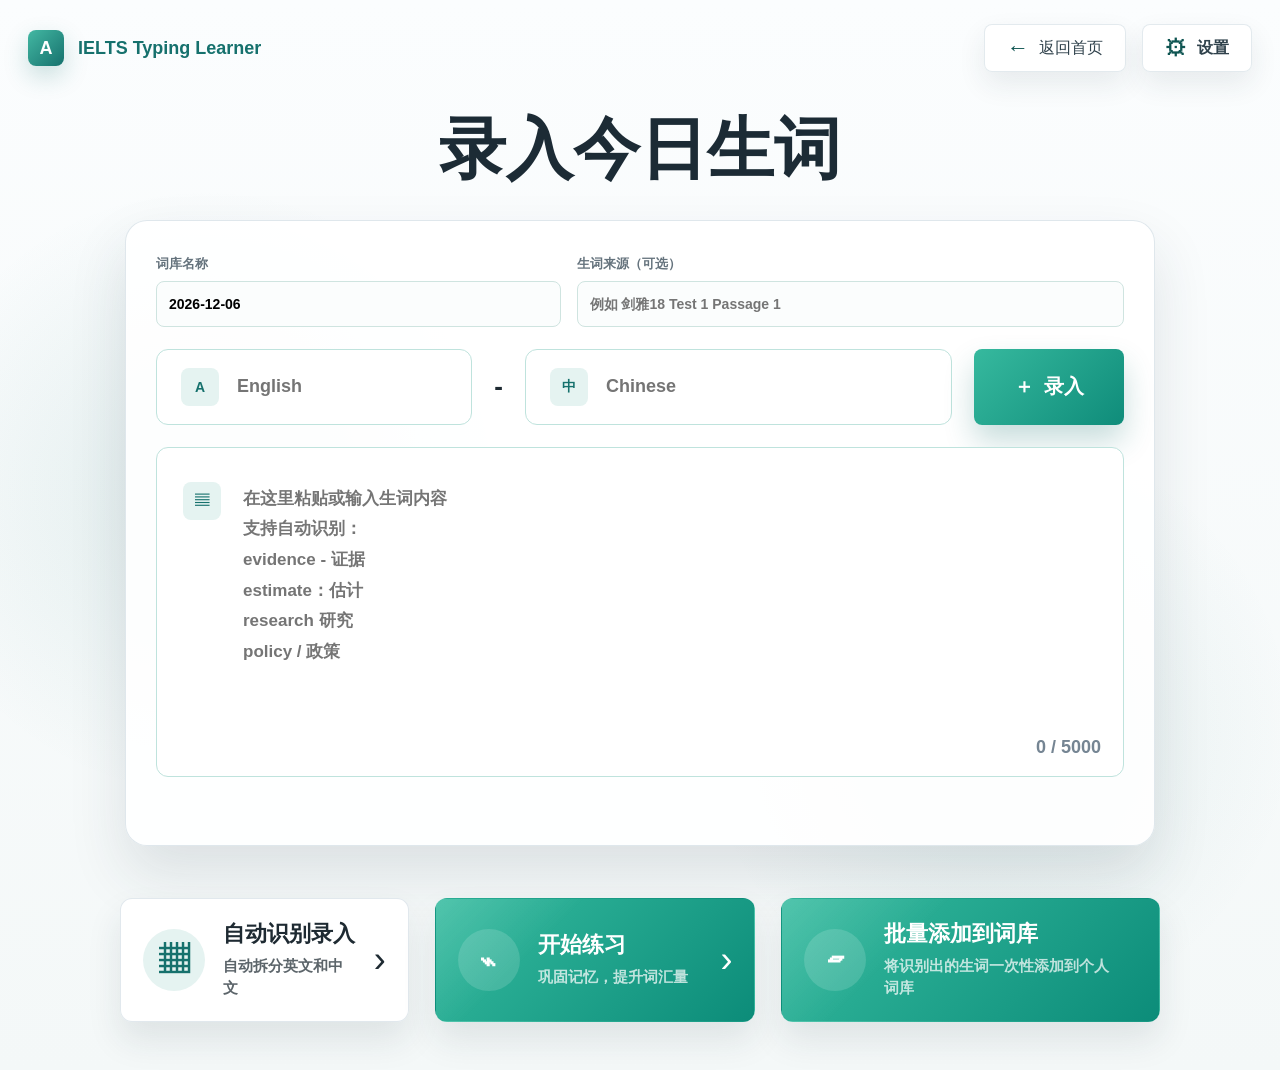
==== input.html @ 691441fa "Add practice page and update input styles" ====
<!DOCTYPE html>
<html lang="zh-CN">
<head>
  <meta charset="UTF-8">
  <meta name="viewport" content="width=device-width, initial-scale=1.0">
  <title>录入今日生词 - IELTS Typing Learner</title>
  <link rel="stylesheet" href="style.css">
</head>
<body class="home-page entry-page">
  <main class="entry-shell">
    <header class="home-nav entry-nav">
      <a class="home-brand" href="index.html" aria-label="返回首页">
        <span class="home-logo">A</span>
        <strong>IELTS Typing Learner</strong>
      </a>

      <div class="home-nav-actions">
        <a class="home-nav-btn entry-nav-link" href="index.html" aria-label="返回首页">
          <span aria-hidden="true">←</span>
          返回首页
        </a>
        <button class="home-nav-btn" type="button" aria-label="设置">
          <span aria-hidden="true">⚙</span>
          设置
        </button>
      </div>
    </header>

    <section class="entry-hero" aria-labelledby="entryTitle">
      <h1 id="entryTitle">录入今日生词</h1>
    </section>

    <section class="entry-card" aria-label="录入今日生词">
      <div class="entry-library-row">
        <label class="entry-field">
          <span>词库名称</span>
          <input id="entryLibraryName" type="text" autocomplete="off">
        </label>
        <label class="entry-field">
          <span>生词来源（可选）</span>
          <input id="entrySource" type="text" autocomplete="off" placeholder="例如 剑雅18 Test 1 Passage 1">
        </label>
      </div>

      <div class="entry-quick-row">
        <label class="entry-input-wrap">
          <span aria-hidden="true">A</span>
          <input id="entryEnglish" type="text" autocomplete="off" placeholder="English">
        </label>
        <span class="entry-dash" aria-hidden="true">-</span>
        <label class="entry-input-wrap">
          <span aria-hidden="true">中</span>
          <input id="entryChinese" type="text" autocomplete="off" placeholder="Chinese">
        </label>
        <button id="entryAddBtn" class="entry-add-btn" type="button">
          <span aria-hidden="true">＋</span>
          录入
        </button>
      </div>

      <label class="entry-batch-wrap">
        <span class="entry-batch-icon" aria-hidden="true">▤</span>
        <textarea id="entryBatchText" maxlength="5000" spellcheck="false" placeholder="在这里粘贴或输入生词内容
支持自动识别：
evidence - 证据
estimate：估计
research 研究
policy / 政策"></textarea>
        <small id="entryCharCount">0 / 5000</small>
      </label>

      <p id="entryMessage" class="entry-message" role="status"></p>
    </section>

    <section class="entry-action-grid" aria-label="录入操作">
      <button id="autoParseBtn" class="entry-action-card light-card" type="button">
        <span class="entry-action-icon" aria-hidden="true">▦</span>
        <span>
          <strong>自动识别录入</strong>
          <small>自动拆分英文和中文</small>
        </span>
        <b aria-hidden="true">›</b>
      </button>

      <button id="startPracticeFromHomeBtn" class="entry-action-card green-card" type="button">
        <span class="entry-action-icon" aria-hidden="true">⌁</span>
        <span>
          <strong>开始练习</strong>
          <small>巩固记忆，提升词汇量</small>
        </span>
        <b aria-hidden="true">›</b>
      </button>

      <button id="batchAddBtn" class="entry-action-card green-card wide-card" type="button">
        <span class="entry-action-icon" aria-hidden="true">▱</span>
        <span>
          <strong>批量添加到词库</strong>
          <small>将识别出的生词一次性添加到个人词库</small>
        </span>
      </button>
    </section>
  </main>

  <script>
    const LIBRARIES_STORAGE_KEY = "ieltsTypingLearnerLibraries";
    const CURRENT_LIBRARY_ID_KEY = "ieltsTypingLearnerCurrentLibraryId";
    const LEGACY_WORDS_STORAGE_KEY = "ieltsTypingLearnerWords";

    const libraryNameInput = document.querySelector("#entryLibraryName");
    const sourceInput = document.querySelector("#entrySource");
    const englishInput = document.querySelector("#entryEnglish");
    const chineseInput = document.querySelector("#entryChinese");
    const addBtn = document.querySelector("#entryAddBtn");
    const batchText = document.querySelector("#entryBatchText");
    const charCount = document.querySelector("#entryCharCount");
    const message = document.querySelector("#entryMessage");
    const autoParseBtn = document.querySelector("#autoParseBtn");
    const batchAddBtn = document.querySelector("#batchAddBtn");
    const startPracticeBtn = document.querySelector("#startPracticeFromHomeBtn");

    const todayName = getTodayName();
    let libraries = loadLibraries();
    libraryNameInput.value = todayName;

    englishInput.addEventListener("keydown", (event) => {
      if (event.key === "Enter") {
        event.preventDefault();
        chineseInput.focus();
      }
    });

    chineseInput.addEventListener("keydown", (event) => {
      if (event.key === "Enter") {
        event.preventDefault();
        addSingleWord();
      }
    });

    addBtn.addEventListener("click", addSingleWord);
    autoParseBtn.addEventListener("click", addBatchWords);
    batchAddBtn.addEventListener("click", addBatchWords);
    startPracticeBtn.addEventListener("click", () => {
      ensureTargetLibrary();
      window.location.href = "practice.html";
    });

    batchText.addEventListener("input", () => {
      charCount.textContent = `${batchText.value.length} / 5000`;
    });

    function addSingleWord() {
      const english = englishInput.value.trim().toLowerCase();
      const chinese = normalizeChineseMeaning(chineseInput.value);

      if (!english) {
        showMessage("请先输入英文单词。", "error");
        englishInput.focus();
        return;
      }

      if (!chinese) {
        showMessage("请填写中文意思。", "error");
        chineseInput.focus();
        return;
      }

      const result = addWordsToTargetLibrary([{ english, chinese }]);
      if (result.added > 0) {
        englishInput.value = "";
        chineseInput.value = "";
      }
      englishInput.focus();
    }

    function addBatchWords() {
      const parsedWords = parseWords(batchText.value);

      if (parsedWords.length === 0) {
        showMessage("没有识别到有效生词，请检查格式。", "error");
        batchText.focus();
        return;
      }

      const result = addWordsToTargetLibrary(parsedWords);
      if (result.added > 0) {
        batchText.value = "";
        charCount.textContent = "0 / 5000";
      }
    }

    function addWordsToTargetLibrary(newWords) {
      const targetLibrary = ensureTargetLibrary();
      const result = mergeWords(targetLibrary.words, newWords);
      targetLibrary.words = result.words;
      saveLibraries();

      const status = result.added > 0 ? "success" : "error";
      showMessage(`已添加 ${result.added} 个，跳过 ${result.skipped} 个重复。当前词库：${targetLibrary.name}`, status);
      return result;
    }

    function ensureTargetLibrary() {
      const targetName = getTargetLibraryName();
      let targetLibrary = libraries.find((library) => library.name === targetName);

      if (!targetLibrary) {
        targetLibrary = {
          id: createLibraryId(),
          name: targetName,
          words: [],
          wrongWords: []
        };
        libraries.push(targetLibrary);
      }

      localStorage.setItem(CURRENT_LIBRARY_ID_KEY, targetLibrary.id);
      saveLibraries();
      return targetLibrary;
    }

    function getTargetLibraryName() {
      const baseName = libraryNameInput.value.trim() || todayName;
      const source = sourceInput.value.trim();
      return source ? `${baseName}｜${source}` : baseName;
    }

    function parseWords(text) {
      return text
        .split("\n")
        .map((line) => line.trim())
        .filter(Boolean)
        .map(parseWordLine)
        .filter(Boolean);
    }

    function parseWordLine(line) {
      const explicitParts = line.split(/\s*(?:\t|[-—–：:=\/|｜])\s*/);
      const whitespaceMatch = line.match(/^([A-Za-z][A-Za-z\s.'-]*?)\s+([\u4e00-\u9fff].+)$/);
      const englishPart = explicitParts.length >= 2 ? explicitParts[0] : whitespaceMatch?.[1];
      const chinesePart = explicitParts.length >= 2 ? explicitParts.slice(1).join(" ") : whitespaceMatch?.[2];
      const english = (englishPart || "").trim().toLowerCase();
      const chinese = normalizeChineseMeaning(chinesePart || "");

      if (!english || !chinese) {
        return null;
      }

      return { english, chinese };
    }

    function mergeWords(oldWords, newWords) {
      const wordMap = new Map();
      let added = 0;
      let skipped = 0;

      oldWords.forEach((word) => wordMap.set(word.english, word));
      newWords.forEach((word) => {
        if (wordMap.has(word.english)) {
          skipped += 1;
          return;
        }

        wordMap.set(word.english, word);
        added += 1;
      });

      return {
        words: Array.from(wordMap.values()).sort((a, b) => a.english.localeCompare(b.english)),
        added,
        skipped
      };
    }

    function normalizeChineseMeaning(text) {
      return text
        .split(/[；;，,、\/|｜]+/)
        .map((part) => part.trim())
        .filter(Boolean)
        .join("；");
    }

    function loadLibraries() {
      const savedLibraries = localStorage.getItem(LIBRARIES_STORAGE_KEY);

      if (savedLibraries) {
        try {
          const parsedLibraries = JSON.parse(savedLibraries);
          if (Array.isArray(parsedLibraries) && parsedLibraries.length > 0) {
            return parsedLibraries.map(normalizeLibrary);
          }
        } catch {
          return [];
        }
      }

      const legacyWords = loadLegacyWords();
      return legacyWords.length > 0
        ? [{
          id: createLibraryId(),
          name: todayName,
          words: legacyWords,
          wrongWords: []
        }]
        : [];
    }

    function loadLegacyWords() {
      const savedWords = localStorage.getItem(LEGACY_WORDS_STORAGE_KEY);

      if (!savedWords) {
        return [];
      }

      try {
        const parsedWords = JSON.parse(savedWords);
        return Array.isArray(parsedWords) ? parsedWords : [];
      } catch {
        return [];
      }
    }

    function normalizeLibrary(library) {
      return {
        id: library.id || createLibraryId(),
        name: library.name || "未命名词库",
        words: Array.isArray(library.words) ? library.words : [],
        wrongWords: Array.isArray(library.wrongWords) ? library.wrongWords : []
      };
    }

    function saveLibraries() {
      localStorage.setItem(LIBRARIES_STORAGE_KEY, JSON.stringify(libraries));
    }

    function createLibraryId() {
      return `library-${Date.now()}-${Math.random().toString(16).slice(2)}`;
    }

    function getTodayName() {
      const date = new Date();
      const year = date.getFullYear();
      const month = String(date.getMonth() + 1).padStart(2, "0");
      const day = String(date.getDate()).padStart(2, "0");
      return `${year}-${month}-${day}`;
    }

    function showMessage(text, type = "normal") {
      message.textContent = text;
      message.className = `entry-message ${type}`;
    }
  </script>
</body>
</html>
---- style.css ----
:root {
  --bg: #f4f7f9;
  --panel: #ffffff;
  --text: #1e2a32;
  --muted: #65737d;
  --line: #dce5ea;
  --primary: #16716d;
  --primary-dark: #0f5552;
  --accent: #d97706;
  --success: #16803a;
  --danger: #c24132;
  --shadow: 0 18px 45px rgba(33, 50, 62, 0.12);
  --sidebar-width: 280px;
  --workspace-gap: 14px;
}

* {
  box-sizing: border-box;
}

[hidden] {
  display: none !important;
}

body {
  margin: 0;
  min-height: 100vh;
  overflow: hidden;
  font-family: "Microsoft YaHei", "PingFang SC", Arial, sans-serif;
  color: var(--text);
  background:
    linear-gradient(135deg, rgba(22, 113, 109, 0.08), transparent 36%),
    linear-gradient(315deg, rgba(217, 119, 6, 0.08), transparent 30%),
    var(--bg);
}

body.home-page {
  overflow: auto;
  background:
    radial-gradient(circle at 18% 52%, rgba(22, 113, 109, 0.1), transparent 24%),
    radial-gradient(circle at 74% 72%, rgba(217, 119, 6, 0.08), transparent 26%),
    linear-gradient(180deg, #fbfdfe 0%, #f2f7f6 100%);
}

.home-shell {
  width: min(1320px, calc(100% - 56px));
  min-height: 100vh;
  margin: 0 auto;
  padding: 28px 0 32px;
  display: grid;
  grid-template-rows: auto 1fr auto;
  gap: 20px;
}

.home-nav {
  display: flex;
  align-items: center;
  justify-content: space-between;
  gap: 20px;
}

.home-brand {
  display: inline-flex;
  align-items: center;
  gap: 14px;
  color: var(--primary);
  font-size: 18px;
  text-decoration: none;
}

.home-logo {
  display: grid;
  width: 36px;
  height: 36px;
  place-items: center;
  border-radius: 8px;
  color: #ffffff;
  background: linear-gradient(135deg, #43b8a3, var(--primary));
  box-shadow: 0 10px 24px rgba(22, 113, 109, 0.22);
  font-weight: 800;
}

.home-nav-actions {
  display: flex;
  gap: 16px;
}

.home-nav-btn {
  min-height: 48px;
  padding: 0 22px;
  display: inline-flex;
  align-items: center;
  gap: 10px;
  border: 1px solid rgba(220, 229, 234, 0.8);
  border-radius: 8px;
  color: #30424c;
  background: rgba(255, 255, 255, 0.88);
  box-shadow: 0 12px 28px rgba(33, 50, 62, 0.09);
  cursor: pointer;
}

.home-nav-btn span {
  color: var(--primary-dark);
  font-size: 22px;
  line-height: 1;
}

.home-hero {
  position: relative;
  align-self: center;
  display: grid;
  justify-items: center;
  gap: 18px;
  padding: 34px 0 0;
  text-align: center;
}

.home-hero h1 {
  max-width: 920px;
  color: #1c2b35;
  font-size: clamp(40px, 4.6vw, 62px);
  line-height: 1.12;
  font-weight: 900;
}

.home-lead {
  max-width: 780px;
  color: #84909a;
  font-size: 20px;
  line-height: 1.7;
}

.home-tagline {
  display: inline-flex;
  align-items: center;
  gap: 10px;
  color: #263943;
  font-weight: 800;
}

.home-tagline::before,
.home-tagline::after {
  content: "";
  width: 42px;
  height: 1px;
  background: var(--line);
}

.home-tagline span {
  color: var(--accent);
}

.home-actions {
  width: min(760px, 100%);
  margin: -8px auto 0;
  display: grid;
  gap: 24px;
}

.home-main-card,
.home-secondary-card {
  color: inherit;
  text-decoration: none;
}

.home-main-card {
  position: relative;
  min-height: 240px;
  overflow: hidden;
  display: grid;
  place-items: center;
  align-content: center;
  gap: 18px;
  padding: 34px;
  border-radius: 22px;
  color: #ffffff;
  background:
    linear-gradient(135deg, rgba(255, 255, 255, 0.14), transparent 34%),
    linear-gradient(135deg, #47c1a9 0%, #168f7f 52%, #137266 100%);
  box-shadow: 0 24px 44px rgba(22, 113, 109, 0.26);
  text-align: center;
  transition: transform 0.16s ease, box-shadow 0.16s ease;
}

.home-main-card::after {
  content: "";
  position: absolute;
  right: -6px;
  top: 44px;
  width: 174px;
  height: 58px;
  border-radius: 18px;
  background: rgba(255, 255, 255, 0.18);
  transform: rotate(135deg);
}

.home-main-card:hover,
.home-secondary-card:hover {
  transform: translateY(-3px);
}

.home-main-card:hover {
  box-shadow: 0 28px 54px rgba(22, 113, 109, 0.32);
}

.home-main-icon {
  position: relative;
  z-index: 1;
  display: grid;
  width: 94px;
  height: 94px;
  place-items: center;
  border-radius: 50%;
  color: var(--primary);
  background: rgba(255, 255, 255, 0.96);
  font-size: 48px;
  font-weight: 300;
}

.home-main-card h2,
.home-main-card p {
  position: relative;
  z-index: 1;
}

.home-main-card h2 {
  font-size: 36px;
  line-height: 1.2;
}

.home-main-card p {
  color: rgba(255, 255, 255, 0.88);
  font-size: 17px;
  font-weight: 700;
}

.home-secondary-grid {
  display: grid;
  grid-template-columns: repeat(2, minmax(0, 1fr));
  gap: 24px;
}

.home-secondary-card {
  min-height: 118px;
  display: grid;
  grid-template-columns: auto minmax(0, 1fr) auto;
  align-items: center;
  gap: 18px;
  padding: 24px 26px;
  border: 1px solid rgba(220, 229, 234, 0.86);
  border-radius: 18px;
  background: rgba(255, 255, 255, 0.92);
  box-shadow: 0 18px 34px rgba(33, 50, 62, 0.09);
  transition: transform 0.16s ease, border-color 0.16s ease, box-shadow 0.16s ease;
}

.home-secondary-card:hover {
  border-color: rgba(22, 113, 109, 0.36);
  box-shadow: 0 22px 42px rgba(33, 50, 62, 0.13);
}

.home-secondary-icon {
  display: grid;
  width: 64px;
  height: 64px;
  place-items: center;
  border-radius: 50%;
  color: var(--primary);
  background: #e7f4f2;
  font-size: 32px;
  line-height: 1;
}

.accent-card .home-secondary-icon {
  color: var(--accent);
  background: #fff0df;
}

.home-secondary-card h2 {
  color: #1e2a32;
  font-size: 22px;
  line-height: 1.2;
}

.home-secondary-card p {
  margin-top: 8px;
  color: var(--muted);
  line-height: 1.45;
}

.home-secondary-card strong {
  color: #7a8b96;
  font-size: 36px;
  font-weight: 300;
}

.home-footer {
  align-self: end;
  padding-top: 6px;
  color: #8b98a3;
  font-size: 15px;
  line-height: 1.6;
  text-align: center;
}

body.entry-page {
  background:
    radial-gradient(circle at 16% 46%, rgba(22, 113, 109, 0.1), transparent 25%),
    radial-gradient(circle at 78% 68%, rgba(22, 113, 109, 0.09), transparent 24%),
    linear-gradient(180deg, #fbfdfe 0%, #f4f8f8 100%);
}

.entry-shell {
  width: min(1340px, calc(100% - 56px));
  min-height: 100vh;
  margin: 0 auto;
  padding: 24px 0 48px;
  display: grid;
  grid-template-rows: auto auto auto 1fr;
  gap: 34px;
}

.entry-nav {
  margin-bottom: 8px;
}

.entry-nav-link {
  text-decoration: none;
}

.entry-hero {
  display: grid;
  justify-items: center;
  text-align: center;
}

.entry-hero h1 {
  color: #1c2b35;
  font-size: clamp(44px, 5.2vw, 68px);
  line-height: 1.08;
  font-weight: 900;
}

.entry-card {
  width: min(1030px, 100%);
  margin: 0 auto;
  padding: 34px 30px 24px;
  display: grid;
  gap: 22px;
  border: 1px solid rgba(220, 229, 234, 0.9);
  border-radius: 22px;
  background: rgba(255, 255, 255, 0.9);
  box-shadow: 0 28px 58px rgba(33, 50, 62, 0.12);
}

.entry-library-row {
  display: grid;
  grid-template-columns: minmax(0, 0.85fr) minmax(0, 1.15fr);
  gap: 16px;
}

.entry-field {
  display: grid;
  gap: 8px;
}

.entry-field span {
  color: var(--muted);
  font-size: 13px;
  font-weight: 800;
}

.entry-field input {
  min-height: 46px;
  border-color: #cfe4e0;
  background: rgba(251, 253, 253, 0.9);
}

.entry-quick-row {
  display: grid;
  grid-template-columns: minmax(220px, 1fr) auto minmax(260px, 1.35fr) 150px;
  align-items: center;
  gap: 22px;
}

.entry-input-wrap {
  min-height: 76px;
  display: grid;
  grid-template-columns: auto minmax(0, 1fr);
  align-items: center;
  gap: 18px;
  padding: 0 24px;
  border: 1px solid #bfe3dd;
  border-radius: 12px;
  background: #ffffff;
}

.entry-input-wrap:focus-within,
.entry-batch-wrap:focus-within {
  border-color: #6fc2b6;
  box-shadow: 0 0 0 4px rgba(22, 113, 109, 0.1);
}

.entry-input-wrap span,
.entry-batch-icon {
  display: grid;
  width: 38px;
  height: 38px;
  place-items: center;
  border-radius: 8px;
  color: var(--primary);
  background: #e5f3f1;
  font-weight: 900;
}

.entry-input-wrap input {
  min-height: 54px;
  padding: 0;
  border: 0;
  box-shadow: none;
  background: transparent;
  color: #52616c;
  font-size: 18px;
}

.entry-input-wrap input:focus {
  box-shadow: none;
}

.entry-dash {
  color: #1e2a32;
  font-size: 26px;
  font-weight: 900;
}

.entry-add-btn {
  min-height: 76px;
  display: inline-flex;
  align-items: center;
  justify-content: center;
  gap: 10px;
  color: #ffffff;
  background: linear-gradient(135deg, #36b99e, #0f8c7a);
  box-shadow: 0 16px 30px rgba(22, 113, 109, 0.24);
  font-size: 20px;
}

.entry-add-btn:hover {
  background: linear-gradient(135deg, #2fae95, #0d796b);
}

.entry-batch-wrap {
  position: relative;
  min-height: 330px;
  display: grid;
  grid-template-columns: auto minmax(0, 1fr);
  align-items: start;
  gap: 22px;
  padding: 34px 20px 46px 26px;
  border: 1px solid #bfe3dd;
  border-radius: 12px;
  background: #ffffff;
}

.entry-batch-wrap textarea {
  height: 248px;
  min-height: 248px;
  max-height: 248px;
  padding: 2px 0 0;
  border: 0;
  border-radius: 0;
  box-shadow: none;
  resize: none;
  background: transparent;
  color: #52616c;
  font-size: 17px;
  line-height: 1.8;
}

.entry-batch-wrap textarea:focus {
  box-shadow: none;
}

.entry-batch-wrap small {
  position: absolute;
  right: 22px;
  bottom: 18px;
  color: #758593;
  font-size: 18px;
}

.entry-message {
  min-height: 22px;
  color: var(--muted);
  font-weight: 700;
}

.entry-message.success {
  color: var(--success);
}

.entry-message.error {
  color: var(--danger);
}

.entry-action-grid {
  width: min(1040px, 100%);
  margin: 18px auto 0;
  display: grid;
  grid-template-columns: minmax(220px, 0.9fr) minmax(260px, 1fr) minmax(300px, 1.18fr);
  gap: 26px;
}

.entry-action-card {
  min-height: 118px;
  display: grid;
  grid-template-columns: auto minmax(0, 1fr) auto;
  align-items: center;
  gap: 18px;
  padding: 22px;
  border: 1px solid rgba(220, 229, 234, 0.86);
  border-radius: 12px;
  text-align: left;
  box-shadow: 0 18px 34px rgba(33, 50, 62, 0.1);
}

.entry-action-card strong {
  display: block;
  margin-bottom: 8px;
  font-size: 22px;
  line-height: 1.2;
}

.entry-action-card small {
  color: inherit;
  opacity: 0.72;
  font-size: 15px;
  line-height: 1.45;
}

.entry-action-card b {
  font-size: 36px;
  font-weight: 300;
}

.entry-action-card .entry-action-icon {
  display: grid;
  width: 62px;
  height: 62px;
  place-items: center;
  border-radius: 50%;
  font-size: 30px;
}

.light-card {
  color: var(--text);
  background: rgba(255, 255, 255, 0.94);
}

.light-card .entry-action-icon {
  color: var(--primary);
  background: #e5f3f1;
}

.green-card {
  color: #ffffff;
  border-color: transparent;
  background:
    linear-gradient(135deg, rgba(255, 255, 255, 0.14), transparent 34%),
    linear-gradient(135deg, #35bb9f, #0c8c79);
}

.green-card .entry-action-icon {
  color: #ffffff;
  background: rgba(255, 255, 255, 0.14);
}

.practice-page {
  background:
    radial-gradient(circle at 14% 32%, rgba(22, 113, 109, 0.08), transparent 24%),
    radial-gradient(circle at 78% 80%, rgba(22, 113, 109, 0.08), transparent 24%),
    linear-gradient(180deg, #fbfdfe 0%, #f3f8f7 100%);
}

.practice-shell {
  width: min(1320px, calc(100% - 56px));
  min-height: 100vh;
  margin: 0 auto;
  padding: 34px 0 52px;
  display: grid;
  grid-template-rows: auto auto 1fr;
  gap: 34px;
}

.practice-topbar {
  display: grid;
  grid-template-columns: 180px minmax(0, 1fr) 180px;
  align-items: center;
  gap: 18px;
}

.practice-back-btn,
.practice-page-btn {
  min-height: 56px;
  display: inline-flex;
  align-items: center;
  justify-content: center;
  gap: 10px;
  border: 1px solid rgba(220, 229, 234, 0.9);
  border-radius: 8px;
  color: #263943;
  background: rgba(255, 255, 255, 0.9);
  box-shadow: 0 12px 28px rgba(33, 50, 62, 0.08);
  text-decoration: none;
  font-size: 18px;
  font-weight: 800;
}

.practice-back-btn span {
  font-size: 26px;
}

.practice-library-title {
  min-width: 0;
  display: flex;
  justify-content: center;
  align-items: center;
  gap: 12px;
  color: #1e2a32;
  font-size: 20px;
  text-align: center;
}

.practice-library-title span {
  color: var(--primary);
}

.practice-library-title strong {
  overflow: hidden;
  text-overflow: ellipsis;
  white-space: nowrap;
}

.practice-progress-label {
  justify-self: end;
  color: var(--muted);
  font-size: 20px;
  font-weight: 800;
}

.practice-progress-label strong {
  color: var(--primary);
  font-size: 24px;
}

.practice-page-heading {
  display: flex;
  justify-content: flex-end;
}

.practice-page-heading h1 {
  position: relative;
  color: #1c2b35;
  font-size: 36px;
  font-weight: 900;
}

.practice-page-heading h1::before {
  content: "";
  position: absolute;
  left: -22px;
  top: 8px;
  width: 5px;
  height: 34px;
  border-radius: 999px;
  background: var(--primary);
}

.practice-main-card {
  min-height: 560px;
  display: grid;
  grid-template-columns: minmax(0, 1.18fr) minmax(360px, 0.82fr);
  gap: 42px;
  padding: 56px 40px 34px;
  border: 1px solid rgba(220, 229, 234, 0.9);
  border-radius: 18px;
  background: rgba(255, 255, 255, 0.9);
  box-shadow: 0 26px 54px rgba(33, 50, 62, 0.12);
}

.practice-left-pane {
  display: grid;
  grid-template-rows: auto auto auto auto auto auto 1fr;
  align-content: start;
  gap: 22px;
  min-width: 0;
}

.practice-pane-title {
  display: flex;
  align-items: center;
  gap: 18px;
}

.practice-pane-title span {
  display: grid;
  width: 54px;
  height: 54px;
  place-items: center;
  border-radius: 50%;
  color: var(--primary);
  background: #e5f3f1;
  font-size: 28px;
  font-weight: 900;
}

.practice-pane-title h2 {
  font-size: 24px;
}

.practice-meaning {
  min-height: 72px;
  color: #1e2a32;
  font-size: 30px;
  line-height: 1.55;
}

.practice-divider {
  height: 1px;
  background: var(--line);
}

.practice-hint-row {
  display: flex;
  align-items: center;
  gap: 16px;
  color: #263943;
  font-size: 22px;
  font-weight: 800;
}

.practice-hint-icon {
  color: var(--primary);
  font-size: 28px;
}

.practice-hint-row strong {
  color: var(--primary);
  letter-spacing: 8px;
  word-break: break-word;
}

.practice-answer-input {
  min-height: 88px;
  padding: 0 28px;
  border: 1px solid #bfe3dd;
  border-radius: 12px;
  background: #ffffff;
  color: #52616c;
  font-size: 26px;
}

.practice-feedback {
  min-height: 28px;
  color: var(--muted);
  font-size: 16px;
  font-weight: 800;
}

.practice-feedback.correct {
  color: var(--success);
}

.practice-feedback.wrong {
  color: var(--danger);
}

.practice-bottom-actions {
  align-self: end;
  display: grid;
  grid-template-columns: minmax(160px, 220px) minmax(180px, 260px);
  justify-content: space-between;
  align-items: end;
  gap: 18px;
  padding-top: 30px;
}

.practice-primary-btn {
  border-color: transparent;
  color: #ffffff;
  background: linear-gradient(135deg, #35bb9f, #0c8c79);
  box-shadow: 0 16px 30px rgba(22, 113, 109, 0.24);
}

.practice-ghost-btn {
  color: #263943;
  background: rgba(255, 255, 255, 0.92);
}

.practice-page-btn:disabled {
  opacity: 0.55;
}

.practice-example-pane {
  align-self: start;
  min-height: 380px;
  padding: 38px 42px;
  display: grid;
  align-content: start;
  gap: 26px;
  border: 1px solid rgba(220, 229, 234, 0.95);
  border-radius: 18px;
  background: rgba(255, 255, 255, 0.92);
  box-shadow: 0 16px 34px rgba(33, 50, 62, 0.09);
}

.practice-example-text {
  color: #27323a;
  font-size: 28px;
  line-height: 2.15;
  white-space: pre-wrap;
}

.practice-complete-panel {
  display: grid;
  gap: 14px;
  padding: 18px;
  border: 1px solid #bfe3dd;
  border-radius: 12px;
  background: #f4faf9;
}

.practice-complete-panel h2 {
  color: var(--primary-dark);
  font-size: 22px;
}

.practice-complete-panel p {
  color: var(--muted);
  line-height: 1.5;
}

.practice-complete-actions {
  display: flex;
  flex-wrap: wrap;
  gap: 12px;
}

.practice-complete-actions .practice-page-btn {
  min-height: 44px;
  padding: 0 16px;
  font-size: 15px;
}

@media (max-width: 1100px) {
  .entry-shell {
    width: min(100% - 32px, 920px);
  }

  .entry-quick-row {
    grid-template-columns: minmax(0, 1fr);
    gap: 14px;
  }

  .entry-dash {
    display: none;
  }

  .entry-add-btn {
    width: 100%;
  }

  .entry-action-grid {
    grid-template-columns: 1fr;
    gap: 16px;
  }

  .practice-topbar {
    grid-template-columns: auto minmax(0, 1fr);
  }

  .practice-progress-label {
    grid-column: 1 / -1;
    justify-self: center;
  }

  .practice-main-card {
    grid-template-columns: 1fr;
  }

  .practice-example-pane {
    min-height: 260px;
  }
}

button,
input,
textarea {
  font: inherit;
}

.app {
  width: min(1320px, calc(100% - 32px));
  height: 100dvh;
  margin: 0 auto;
  padding: 10px 0 12px;
  display: grid;
  grid-template-rows: auto minmax(0, 1fr);
}

.top {
  display: grid;
  gap: 2px;
  margin: 0 0 8px calc(var(--sidebar-width) + var(--workspace-gap));
}

.eyebrow {
  margin: 0 0 2px;
  color: var(--primary);
  font-size: 14px;
  font-weight: 700;
}

h1,
h2,
p {
  margin: 0;
}

h1 {
  font-size: 24px;
  line-height: 1.2;
}

h2 {
  font-size: 18px;
}

.scoreboard {
  display: flex;
  gap: 8px;
}

.scoreboard div {
  min-width: 92px;
  padding: 8px 10px;
  border: 1px solid var(--line);
  border-radius: 8px;
  background: rgba(255, 255, 255, 0.82);
  text-align: center;
}

.scoreboard span {
  display: block;
  font-size: 21px;
  font-weight: 800;
  color: var(--primary-dark);
}

.scoreboard small {
  color: var(--muted);
  font-size: 12px;
}

.intro {
  max-width: 720px;
  color: var(--muted);
  font-size: 14px;
  line-height: 1.35;
}

.panel {
  margin-top: 0;
  padding: 12px;
  border: 1px solid var(--line);
  border-radius: 8px;
  background: var(--panel);
  box-shadow: var(--shadow);
  min-height: 0;
}

.workspace {
  display: grid;
  grid-template-columns: var(--sidebar-width) minmax(0, 1fr);
  gap: var(--workspace-gap);
  height: 100%;
  min-height: 0;
  overflow: hidden;
}

.content-stack {
  min-height: 0;
}

.library-panel {
  width: 100%;
  height: 100%;
  display: flex;
  flex-direction: column;
  overflow: hidden;
}

.content-stack {
  height: 100%;
  display: grid;
  grid-template-rows: minmax(230px, 44%) minmax(0, 1fr);
  gap: var(--workspace-gap);
  overflow: hidden;
}

.top-workbench {
  display: grid;
  grid-template-columns: minmax(0, 1.12fr) minmax(300px, 0.88fr);
  gap: var(--workspace-gap);
  min-height: 0;
  overflow: hidden;
}

.practice-workbench {
  display: grid;
  grid-template-columns: minmax(0, 1fr) minmax(260px, 280px);
  gap: var(--workspace-gap);
  min-height: 0;
  overflow: hidden;
}

.section-title {
  display: flex;
  align-items: flex-start;
  justify-content: space-between;
  gap: 18px;
  margin-bottom: 8px;
}

.section-title p {
  max-width: 470px;
  color: var(--muted);
  line-height: 1.6;
}

.compact-title {
  display: block;
}

.step {
  display: inline-block;
  margin-bottom: 3px;
  color: var(--accent);
  font-size: 13px;
  font-weight: 800;
}

textarea {
  width: 100%;
  height: clamp(82px, 13vh, 118px);
  min-height: 82px;
  max-height: 120px;
  resize: vertical;
  padding: 10px 12px;
  border: 1px solid var(--line);
  border-radius: 8px;
  color: var(--text);
  background: #fbfcfd;
  line-height: 1.7;
  outline: none;
}

.library-create {
  display: grid;
  gap: 8px;
  flex: 0 0 auto;
}

.library-transfer {
  display: grid;
  grid-template-columns: 1fr;
  gap: 6px;
  margin-top: 10px;
  padding-top: 10px;
  border-top: 1px solid var(--line);
  flex: 0 0 auto;
}

.library-transfer button {
  min-height: 34px;
}

.library-create label {
  color: var(--muted);
  font-size: 14px;
  font-weight: 700;
}

.library-list {
  display: grid;
  align-content: start;
  gap: 6px;
  margin: 12px 0 0;
  padding: 0;
  list-style: none;
  overflow: auto;
  min-height: 0;
}

.library-switch {
  display: grid;
  width: 100%;
  min-height: auto;
  gap: 4px;
  padding: 12px;
  border: 1px solid var(--line);
  background: #fbfcfd;
  color: var(--text);
  text-align: left;
}

.library-item {
  display: grid;
  gap: 5px;
  padding: 7px;
  border: 1px solid var(--line);
  border-radius: 8px;
  background: #fbfcfd;
}

.library-item .library-switch {
  padding: 6px 4px;
  border: 0;
  background: transparent;
}

.library-item:hover,
.library-switch:hover {
  background: #f4faf9;
}

.library-item.active {
  border-color: var(--primary);
  background: #e8f2f1;
}

.library-switch.active {
  border: 0;
  background: transparent;
  color: var(--primary-dark);
}

.library-switch span {
  overflow-wrap: anywhere;
}

.library-switch small {
  color: var(--muted);
  font-weight: 600;
}

.library-actions {
  display: grid;
  grid-template-columns: 1fr 1fr;
  gap: 6px;
}

.library-action-btn {
  min-height: 32px;
  padding: 0 8px;
  font-size: 13px;
}

.rename-library-btn {
  color: var(--primary-dark);
  background: #ffffff;
}

.delete-library-btn {
  color: var(--danger);
  background: #fdecea;
}

.current-library-note {
  margin-bottom: 8px;
  padding: 8px 10px;
  border: 1px solid var(--line);
  border-radius: 8px;
  background: #fbfcfd;
  color: var(--muted);
}

.current-library-note strong {
  color: var(--primary-dark);
}

.quick-add {
  display: grid;
  grid-template-columns: minmax(0, 1fr) minmax(0, 1.35fr) auto;
  gap: 8px;
  align-items: end;
  margin-bottom: 8px;
}

.quick-add label {
  display: none;
}

.quick-add button {
  white-space: nowrap;
}

textarea:focus,
input:focus {
  border-color: var(--primary);
  box-shadow: 0 0 0 4px rgba(22, 113, 109, 0.12);
}

.actions {
  display: flex;
  flex-wrap: wrap;
  gap: 8px;
  margin-top: 8px;
}

button {
  min-height: 36px;
  padding: 0 12px;
  border: 0;
  border-radius: 8px;
  cursor: pointer;
  font-weight: 700;
  transition: transform 0.15s ease, background 0.15s ease, color 0.15s ease;
}

button:hover {
  transform: translateY(-1px);
}

button:disabled {
  cursor: not-allowed;
  opacity: 0.55;
  transform: none;
}

.primary-btn {
  color: #ffffff;
  background: var(--primary);
}

.primary-btn:hover:not(:disabled) {
  background: var(--primary-dark);
}

.ghost-btn {
  color: var(--primary-dark);
  background: #e8f2f1;
}

.danger-btn {
  color: var(--danger);
  background: #fdecea;
}

.danger-btn:hover:not(:disabled),
.delete-btn:hover:not(:disabled) {
  background: #fbd7d2;
}

.message,
.feedback {
  min-height: 20px;
  margin-top: 7px;
  color: var(--muted);
  line-height: 1.5;
}

.practice-card {
  display: grid;
  gap: 9px;
  padding: 12px;
  border: 1px solid var(--line);
  border-radius: 8px;
  background: #fbfcfd;
}

.practice-progress {
  display: flex;
  justify-content: space-between;
  gap: 12px;
  padding: 8px 10px;
  border: 1px solid var(--line);
  border-radius: 8px;
  background: #ffffff;
  color: var(--muted);
  font-size: 14px;
  font-weight: 700;
}

.practice-progress strong {
  color: var(--primary-dark);
}

.round-result {
  display: grid;
  gap: 9px;
  padding: 12px;
  border: 1px solid var(--line);
  border-radius: 8px;
  background: #ffffff;
}

.round-result h3 {
  margin: 0;
  font-size: 17px;
}

.round-result-grid {
  display: grid;
  grid-template-columns: repeat(4, minmax(0, 1fr));
  gap: 8px;
}

.round-result-grid div {
  padding: 8px 6px;
  border: 1px solid var(--line);
  border-radius: 8px;
  background: #fbfcfd;
  text-align: center;
}

.round-result-grid strong {
  display: block;
  color: var(--primary-dark);
  font-size: 20px;
}

.round-result-grid small {
  color: var(--muted);
}

.library-summary {
  display: flex;
  align-items: center;
  justify-content: space-between;
  gap: 10px;
  margin-bottom: 8px;
  padding: 9px 10px;
  border: 1px solid var(--line);
  border-radius: 8px;
  background: #f4faf9;
}

.library-summary strong {
  font-size: 16px;
}

.inline-actions {
  margin-top: 0;
}

.meaning-box,
.hint-box {
  display: grid;
  gap: 4px;
}

.meaning-box span,
.hint-box span,
label {
  color: var(--muted);
  font-size: 14px;
  font-weight: 700;
}

.meaning-box strong {
  font-size: 20px;
  line-height: 1.35;
}

.hint-box strong {
  color: var(--accent);
  font-size: 20px;
  letter-spacing: 4px;
  word-break: break-word;
}

.answer-row {
  display: grid;
  grid-template-columns: minmax(0, 1fr) auto;
  gap: 10px;
}

input {
  width: 100%;
  min-height: 36px;
  padding: 0 12px;
  border: 1px solid var(--line);
  border-radius: 8px;
  outline: none;
}

.scoreboard {
  margin-top: 0;
}

.feedback.correct {
  color: var(--success);
  font-weight: 700;
}

.feedback.wrong {
  color: var(--danger);
  font-weight: 700;
}

.answer-reveal-btn {
  justify-self: start;
}

body.practice-active .top-workbench {
  display: none;
}

body.practice-active .content-stack {
  grid-template-rows: minmax(0, 1fr);
}

body.practice-active .wrong-book-toggle,
body.practice-active .wrong-book-list,
body.practice-active #emptyWrongBookText {
  display: none;
}

.word-list {
  display: grid;
  align-content: start;
  gap: 6px;
  margin: 0;
  padding: 0;
  list-style: none;
}

.word-list-shell {
  flex: 1;
  min-height: 0;
  max-height: 100%;
  overflow: auto;
  padding-right: 2px;
}

.word-item {
  display: grid;
  grid-template-columns: minmax(120px, 0.9fr) minmax(160px, 1.5fr) auto;
  gap: 8px;
  align-items: center;
  padding: 8px 10px;
  border: 1px solid var(--line);
  border-radius: 8px;
  background: #fbfcfd;
}

.word-actions {
  display: flex;
  justify-content: flex-end;
  gap: 8px;
}

.word-item strong {
  word-break: break-word;
}

.word-item span {
  color: var(--muted);
  line-height: 1.5;
}

.edit-btn,
.delete-btn {
  min-width: 74px;
}

.edit-btn {
  color: var(--primary-dark);
  background: #e8f2f1;
}

.delete-btn {
  color: var(--danger);
  background: #fdecea;
}

.empty {
  color: var(--muted);
  line-height: 1.7;
}

.input-panel,
.list-panel,
.practice-panel,
.stats-panel {
  display: flex;
  flex-direction: column;
  overflow: hidden;
}

.input-panel textarea {
  flex: 0 0 auto;
}

.practice-panel .practice-card {
  flex: 1;
  min-height: 0;
  overflow: auto;
}

.stats-panel {
  gap: 12px;
  justify-content: flex-start;
}

.stats-panel .scoreboard {
  display: grid;
  grid-template-columns: repeat(3, minmax(0, 1fr));
}

.wrong-book {
  display: flex;
  min-height: 0;
  flex: 1;
  flex-direction: column;
  gap: 8px;
  padding-top: 10px;
  border-top: 1px solid var(--line);
  overflow: hidden;
}

.wrong-book-title {
  display: grid;
  grid-template-columns: 1fr auto;
  align-items: center;
  gap: 8px;
}

.wrong-book-title h3 {
  margin: 0;
  font-size: 16px;
}

.wrong-book-title span {
  grid-column: 1;
  color: var(--muted);
  font-size: 13px;
  font-weight: 700;
}

.wrong-book-toggle {
  grid-row: 1 / span 2;
  grid-column: 2;
  min-height: 32px;
  padding: 0 10px;
  font-size: 13px;
}

.wrong-book-list {
  display: grid;
  align-content: start;
  gap: 8px;
  min-height: 0;
  max-height: 100%;
  margin: 0;
  padding: 0;
  overflow: auto;
  list-style: none;
}

.wrong-book-item {
  display: grid;
  gap: 4px;
  padding: 8px;
  border: 1px solid var(--line);
  border-radius: 8px;
  background: #fbfcfd;
}

.wrong-book-item strong {
  word-break: break-word;
}

.wrong-book-item span,
.wrong-book-item small {
  color: var(--muted);
  line-height: 1.4;
}

.wrong-book-item small {
  color: var(--danger);
  font-weight: 700;
}

.modal-backdrop {
  position: fixed;
  inset: 0;
  z-index: 20;
  display: grid;
  place-items: center;
  padding: 20px;
  background: rgba(20, 31, 38, 0.42);
}

.modal-dialog {
  display: grid;
  gap: 12px;
  width: min(440px, 100%);
  padding: 20px;
  border: 1px solid var(--line);
  border-radius: 8px;
  background: var(--panel);
  box-shadow: var(--shadow);
}

.modal-dialog h2 {
  margin: 0;
  font-size: 20px;
}

.modal-dialog p {
  color: var(--muted);
  line-height: 1.6;
}

.modal-fields {
  display: grid;
  gap: 10px;
}

.modal-field {
  display: grid;
  gap: 6px;
}

.modal-field label {
  color: var(--muted);
  font-size: 14px;
  font-weight: 700;
}

.modal-error {
  color: var(--danger) !important;
  font-weight: 700;
}

.modal-actions {
  display: flex;
  justify-content: flex-end;
  gap: 8px;
}

.modal-confirm-danger {
  color: #ffffff;
  background: var(--danger);
}

.modal-confirm-danger:hover:not(:disabled) {
  background: #9f3227;
}

@media (max-height: 760px) and (min-width: 761px) {
  .app {
    padding-top: 8px;
    padding-bottom: 8px;
  }

  .top {
    margin-bottom: 6px;
  }

  .intro {
    display: none;
  }

  h1 {
    font-size: 22px;
  }

  h2 {
    font-size: 17px;
  }

  .panel {
    padding: 10px;
  }

  .content-stack {
    grid-template-rows: minmax(210px, 42%) minmax(0, 1fr);
    gap: 10px;
  }

  .top-workbench,
  .practice-workbench {
    gap: 10px;
  }

  .section-title {
    margin-bottom: 6px;
  }

  .step {
    margin-bottom: 2px;
    font-size: 12px;
  }

  textarea {
    height: clamp(72px, 11vh, 92px);
    min-height: 72px;
    padding: 8px 10px;
  }

  button,
  input {
    min-height: 34px;
  }

  .library-summary,
  .current-library-note,
  .practice-progress {
    padding: 7px 9px;
  }

  .practice-card {
    gap: 7px;
    padding: 10px;
  }

  .meaning-box strong,
  .hint-box strong {
    font-size: 18px;
  }

  .scoreboard div {
    padding: 6px 7px;
  }

  .scoreboard span {
    font-size: 19px;
  }

  .round-result {
    gap: 7px;
    padding: 10px;
  }

  .round-result-grid div {
    padding: 6px;
  }

  .round-result-grid strong {
    font-size: 18px;
  }
}

@media (max-width: 1100px) and (min-width: 761px) {
  :root {
    --sidebar-width: 248px;
    --workspace-gap: 12px;
  }

  .app {
    width: min(100% - 24px, 1320px);
  }

  .top-workbench {
    grid-template-columns: minmax(0, 1fr) minmax(260px, 0.78fr);
  }

  .practice-workbench {
    grid-template-columns: minmax(0, 1fr) minmax(238px, 260px);
  }

  .library-summary {
    align-items: flex-start;
  }

  .inline-actions {
    justify-content: flex-end;
  }

  button {
    padding-inline: 10px;
  }
}

@media (max-width: 760px) {
  body {
    overflow: auto;
  }

  .home-shell {
    width: min(100% - 24px, 760px);
    padding: 20px 0 24px;
    gap: 22px;
  }

  .home-nav {
    align-items: flex-start;
    gap: 14px;
  }

  .home-brand {
    gap: 10px;
    font-size: 15px;
  }

  .home-logo {
    width: 34px;
    height: 34px;
  }

  .home-nav-actions {
    gap: 8px;
  }

  .home-nav-btn {
    min-height: 40px;
    padding: 0 12px;
    gap: 6px;
    font-size: 14px;
  }

  .home-nav-btn span {
    font-size: 18px;
  }

  .home-hero {
    padding-top: 16px;
    gap: 14px;
  }

  .home-hero h1 {
    font-size: 34px;
  }

  .home-lead {
    font-size: 16px;
  }

  .home-tagline {
    font-size: 14px;
  }

  .home-tagline::before,
  .home-tagline::after {
    width: 24px;
  }

  .home-actions {
    gap: 16px;
    margin-top: 0;
  }

  .home-main-card {
    min-height: 220px;
    padding: 26px 20px;
    border-radius: 18px;
  }

  .home-main-card::after {
    right: -46px;
    top: 52px;
  }

  .home-main-icon {
    width: 80px;
    height: 80px;
    font-size: 40px;
  }

  .home-main-card h2 {
    font-size: 30px;
  }

  .home-main-card p {
    font-size: 15px;
  }

  .home-secondary-grid {
    grid-template-columns: 1fr;
    gap: 14px;
  }

  .home-secondary-card {
    min-height: 104px;
    padding: 18px;
    border-radius: 16px;
  }

  .home-secondary-icon {
    width: 56px;
    height: 56px;
    font-size: 28px;
  }

  .home-secondary-card h2 {
    font-size: 20px;
  }

  .home-secondary-card p {
    font-size: 14px;
  }

  .home-footer {
    font-size: 13px;
  }

  .entry-shell {
    width: min(100% - 24px, 680px);
    padding: 18px 0 28px;
    gap: 22px;
  }

  .entry-hero h1 {
    font-size: 38px;
  }

  .entry-card {
    padding: 20px 16px 18px;
    border-radius: 18px;
    gap: 16px;
  }

  .entry-library-row,
  .entry-quick-row {
    grid-template-columns: 1fr;
  }

  .entry-input-wrap,
  .entry-add-btn {
    min-height: 62px;
  }

  .entry-input-wrap {
    padding: 0 16px;
  }

  .entry-batch-wrap {
    min-height: 260px;
    grid-template-columns: 1fr;
    gap: 12px;
    padding: 18px 16px 42px;
  }

  .entry-batch-icon {
    width: 34px;
    height: 34px;
  }

  .entry-batch-wrap textarea {
    height: 174px;
    min-height: 174px;
    max-height: 174px;
    font-size: 15px;
  }

  .entry-batch-wrap small {
    right: 16px;
    bottom: 14px;
    font-size: 14px;
  }

  .entry-action-grid {
    margin-top: 0;
    grid-template-columns: 1fr;
    gap: 14px;
  }

  .entry-action-card {
    min-height: 100px;
    padding: 18px;
  }

  .entry-action-card strong {
    font-size: 20px;
  }

  .entry-action-card small {
    font-size: 14px;
  }

  .practice-shell {
    width: min(100% - 24px, 760px);
    padding: 18px 0 28px;
    gap: 22px;
  }

  .practice-topbar {
    grid-template-columns: 1fr;
    justify-items: stretch;
  }

  .practice-back-btn {
    width: fit-content;
    min-height: 44px;
    padding: 0 14px;
    font-size: 15px;
  }

  .practice-library-title {
    justify-content: flex-start;
    font-size: 16px;
  }

  .practice-progress-label {
    justify-self: start;
    font-size: 16px;
  }

  .practice-page-heading {
    justify-content: flex-start;
    padding-left: 22px;
  }

  .practice-page-heading h1 {
    font-size: 30px;
  }

  .practice-main-card {
    min-height: 0;
    grid-template-columns: 1fr;
    gap: 24px;
    padding: 24px 16px;
    border-radius: 16px;
  }

  .practice-left-pane {
    gap: 16px;
  }

  .practice-pane-title span {
    width: 44px;
    height: 44px;
    font-size: 22px;
  }

  .practice-pane-title h2 {
    font-size: 20px;
  }

  .practice-meaning {
    min-height: auto;
    font-size: 24px;
  }

  .practice-hint-row {
    align-items: flex-start;
    flex-wrap: wrap;
    font-size: 18px;
  }

  .practice-hint-row strong {
    letter-spacing: 5px;
  }

  .practice-answer-input {
    min-height: 64px;
    padding: 0 18px;
    font-size: 20px;
  }

  .practice-bottom-actions {
    grid-template-columns: 1fr;
    padding-top: 10px;
  }

  .practice-page-btn {
    width: 100%;
    min-height: 50px;
    font-size: 16px;
  }

  .practice-example-pane {
    min-height: 0;
    padding: 22px 18px;
    gap: 18px;
  }

  .practice-example-text {
    font-size: 20px;
    line-height: 1.8;
  }

  .app {
    width: min(100% - 20px, 1120px);
    height: auto;
    min-height: 100vh;
    padding-top: 20px;
    display: block;
  }

  .top {
    margin-left: 0;
    margin-bottom: 16px;
  }

  .workspace,
  .content-stack,
  .top-workbench,
  .practice-workbench {
    height: auto;
    margin-left: 0;
    grid-template-columns: 1fr;
    grid-template-rows: auto;
  }

  .library-panel {
    position: static;
    width: auto;
    overflow: visible;
    margin-bottom: 16px;
  }

  .library-list {
    max-height: 260px;
  }

  .section-title {
    display: grid;
  }

  h1 {
    font-size: 28px;
  }

  .scoreboard {
    width: 100%;
    display: grid;
    grid-template-columns: repeat(3, minmax(0, 1fr));
  }

  .stats-panel .scoreboard {
    grid-template-columns: repeat(3, minmax(0, 1fr));
  }

  .scoreboard div {
    min-width: 0;
    padding: 10px 8px;
  }

  .panel {
    padding: 16px;
  }

  .library-summary,
  .round-result-grid,
  .quick-add,
  .answer-row,
  .word-item {
    grid-template-columns: 1fr;
  }

  .quick-add label {
    display: block;
  }

  .library-summary {
    display: grid;
  }

  .word-list-shell {
    max-height: 320px;
  }

  .word-actions {
    justify-content: stretch;
  }

  .word-actions button {
    flex: 1;
  }

  .answer-row button,
  .actions button {
    width: 100%;
  }
}
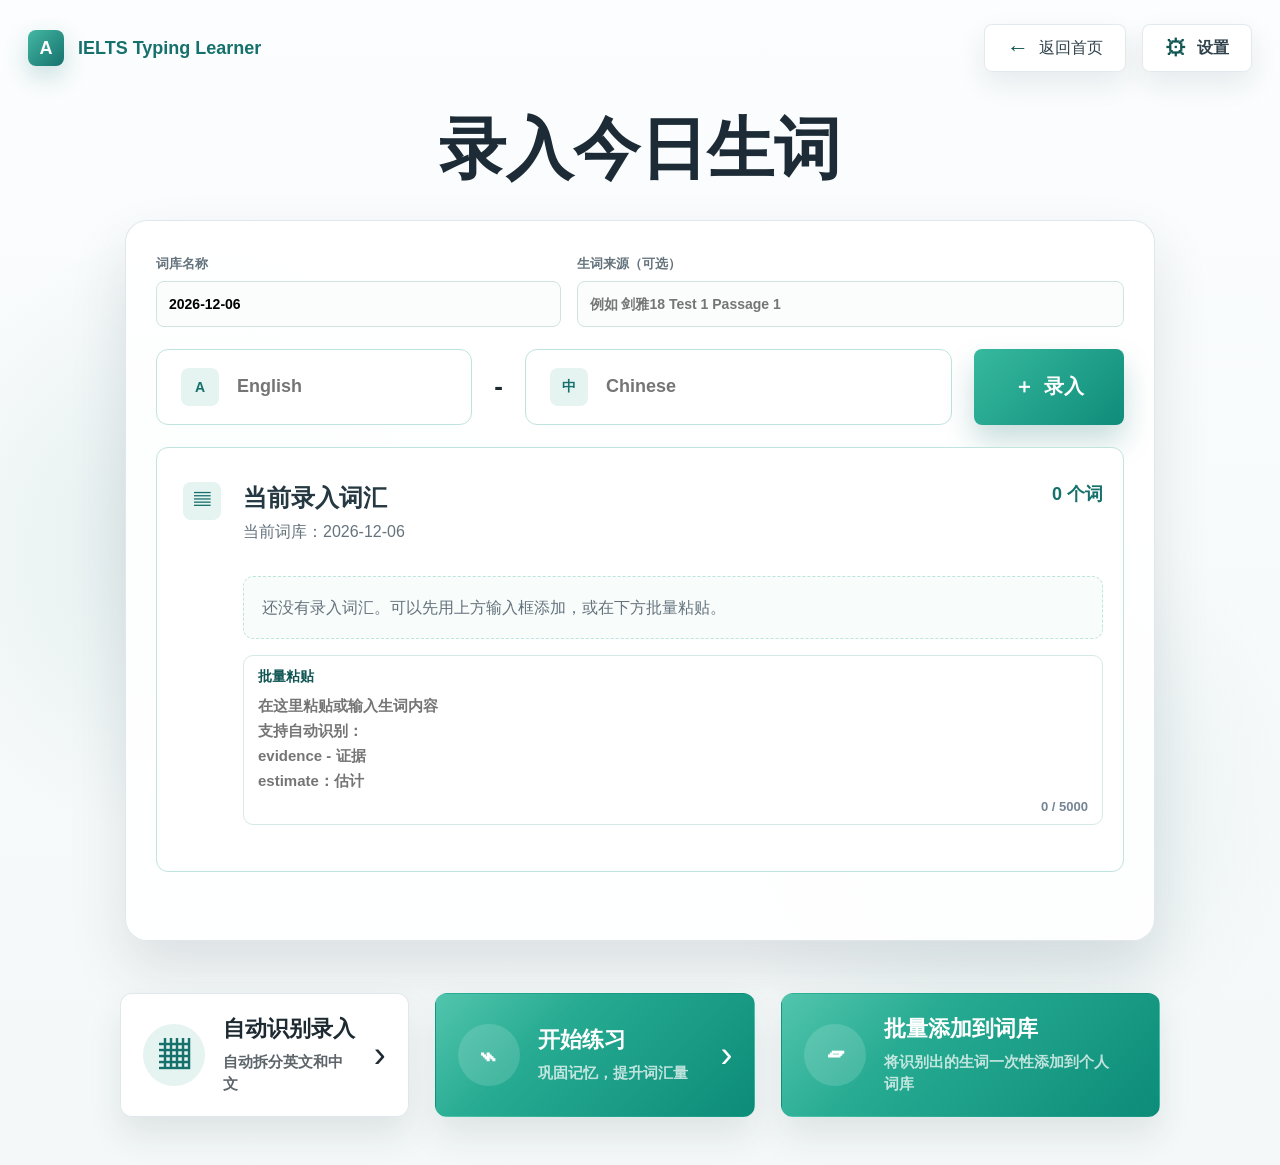
==== commit 80190da8: "Add library page and update homepage entry" ====
--- a/input.html
+++ b/input.html
@@ -58,16 +58,32 @@
         </button>
       </div>
 
-      <label class="entry-batch-wrap">
+      <section class="entry-batch-wrap entry-current-wrap" aria-label="当前录入词汇">
         <span class="entry-batch-icon" aria-hidden="true">▤</span>
-        <textarea id="entryBatchText" maxlength="5000" spellcheck="false" placeholder="在这里粘贴或输入生词内容
+        <div class="entry-current-content">
+          <div class="entry-current-head">
+            <div>
+              <h2>当前录入词汇</h2>
+              <p id="entryCurrentLibrary">当前词库：今日词库</p>
+            </div>
+            <strong id="entryWordCount">0 个词</strong>
+          </div>
+
+          <ul id="entryCurrentList" class="entry-current-list"></ul>
+          <p id="entryEmptyText" class="entry-empty-text">还没有录入词汇。可以先用上方输入框添加，或在下方批量粘贴。</p>
+
+          <label class="entry-batch-input-wrap">
+            <span>批量粘贴</span>
+            <textarea id="entryBatchText" maxlength="5000" spellcheck="false" placeholder="在这里粘贴或输入生词内容
 支持自动识别：
 evidence - 证据
 estimate：估计
 research 研究
 policy / 政策"></textarea>
-        <small id="entryCharCount">0 / 5000</small>
-      </label>
+            <small id="entryCharCount">0 / 5000</small>
+          </label>
+        </div>
+      </section>
 
       <p id="entryMessage" class="entry-message" role="status"></p>
     </section>
@@ -117,10 +133,15 @@
     const autoParseBtn = document.querySelector("#autoParseBtn");
     const batchAddBtn = document.querySelector("#batchAddBtn");
     const startPracticeBtn = document.querySelector("#startPracticeFromHomeBtn");
+    const currentLibraryText = document.querySelector("#entryCurrentLibrary");
+    const currentList = document.querySelector("#entryCurrentList");
+    const emptyText = document.querySelector("#entryEmptyText");
+    const wordCount = document.querySelector("#entryWordCount");
 
     const todayName = getTodayName();
     let libraries = loadLibraries();
     libraryNameInput.value = todayName;
+    renderCurrentWords();
 
     englishInput.addEventListener("keydown", (event) => {
       if (event.key === "Enter") {
@@ -148,6 +169,9 @@
       charCount.textContent = `${batchText.value.length} / 5000`;
     });
 
+    libraryNameInput.addEventListener("input", renderCurrentWords);
+    sourceInput.addEventListener("input", renderCurrentWords);
+
     function addSingleWord() {
       const english = englishInput.value.trim().toLowerCase();
       const chinese = normalizeChineseMeaning(chineseInput.value);
@@ -193,6 +217,7 @@
       const result = mergeWords(targetLibrary.words, newWords);
       targetLibrary.words = result.words;
       saveLibraries();
+      renderCurrentWords(targetLibrary);
 
       const status = result.added > 0 ? "success" : "error";
       showMessage(`已添加 ${result.added} 个，跳过 ${result.skipped} 个重复。当前词库：${targetLibrary.name}`, status);
@@ -222,6 +247,31 @@
       const baseName = libraryNameInput.value.trim() || todayName;
       const source = sourceInput.value.trim();
       return source ? `${baseName}｜${source}` : baseName;
+    }
+
+    function renderCurrentWords(library = findTargetLibrary()) {
+      const targetName = getTargetLibraryName();
+      const currentWords = library ? library.words : [];
+      currentLibraryText.textContent = `当前词库：${targetName}`;
+      wordCount.textContent = `${currentWords.length} 个词`;
+      currentList.innerHTML = "";
+      emptyText.hidden = currentWords.length > 0;
+
+      currentWords.forEach((word) => {
+        const item = document.createElement("li");
+        const english = document.createElement("strong");
+        const chinese = document.createElement("span");
+
+        english.textContent = word.english;
+        chinese.textContent = word.chinese;
+        item.append(english, chinese);
+        currentList.appendChild(item);
+      });
+    }
+
+    function findTargetLibrary() {
+      const targetName = getTargetLibraryName();
+      return libraries.find((library) => library.name === targetName);
     }
 
     function parseWords(text) {
--- a/style.css
+++ b/style.css
@@ -487,6 +487,113 @@
   bottom: 18px;
   color: #758593;
   font-size: 18px;
+}
+
+.entry-current-wrap {
+  min-height: 360px;
+}
+
+.entry-current-content {
+  min-width: 0;
+  display: grid;
+  gap: 16px;
+}
+
+.entry-current-head {
+  display: flex;
+  align-items: flex-start;
+  justify-content: space-between;
+  gap: 16px;
+}
+
+.entry-current-head h2 {
+  color: #263943;
+  font-size: 24px;
+}
+
+.entry-current-head p {
+  margin-top: 6px;
+  color: var(--muted);
+  line-height: 1.5;
+}
+
+.entry-current-head strong {
+  flex: 0 0 auto;
+  color: var(--primary);
+  font-size: 18px;
+}
+
+.entry-current-list {
+  display: grid;
+  align-content: start;
+  gap: 10px;
+  max-height: 150px;
+  margin: 0;
+  padding: 0 4px 0 0;
+  overflow: auto;
+  list-style: none;
+}
+
+.entry-current-list li {
+  display: grid;
+  grid-template-columns: minmax(120px, 0.8fr) minmax(0, 1.2fr);
+  gap: 12px;
+  padding: 12px 14px;
+  border: 1px solid rgba(220, 229, 234, 0.92);
+  border-radius: 10px;
+  background: #fbfdfd;
+}
+
+.entry-current-list strong {
+  color: var(--primary-dark);
+  word-break: break-word;
+}
+
+.entry-current-list span {
+  color: var(--muted);
+  line-height: 1.45;
+}
+
+.entry-empty-text {
+  padding: 18px;
+  border: 1px dashed #bfe3dd;
+  border-radius: 10px;
+  color: var(--muted);
+  background: #f8fcfb;
+  line-height: 1.6;
+}
+
+.entry-batch-input-wrap {
+  position: relative;
+  display: grid;
+  gap: 8px;
+  padding: 12px 14px 34px;
+  border: 1px solid #d6e9e6;
+  border-radius: 10px;
+  background: #ffffff;
+}
+
+.entry-batch-input-wrap span {
+  color: var(--primary-dark);
+  font-size: 14px;
+  font-weight: 900;
+}
+
+.entry-batch-input-wrap textarea {
+  height: 96px;
+  min-height: 96px;
+  max-height: 120px;
+  padding: 0;
+  font-size: 15px;
+  line-height: 1.65;
+}
+
+.entry-batch-wrap .entry-batch-input-wrap small {
+  position: absolute;
+  right: 14px;
+  bottom: 10px;
+  color: #758593;
+  font-size: 13px;
 }
 
 .entry-message {
@@ -852,6 +959,323 @@
   font-size: 15px;
 }
 
+.library-page {
+  background:
+    radial-gradient(circle at 16% 34%, rgba(22, 113, 109, 0.09), transparent 24%),
+    radial-gradient(circle at 82% 76%, rgba(217, 119, 6, 0.06), transparent 25%),
+    linear-gradient(180deg, #fbfdfe 0%, #f4f8f7 100%);
+}
+
+.library-shell {
+  width: min(1320px, calc(100% - 56px));
+  min-height: 100vh;
+  margin: 0 auto;
+  padding: 30px 0 44px;
+  display: grid;
+  grid-template-rows: auto minmax(0, 1fr);
+  gap: 28px;
+}
+
+.library-topbar {
+  display: grid;
+  grid-template-columns: 180px minmax(0, 1fr) 140px;
+  align-items: center;
+  gap: 18px;
+}
+
+.library-topbar h1 {
+  color: #1c2b35;
+  font-size: 42px;
+  font-weight: 900;
+  text-align: center;
+}
+
+.library-workspace {
+  display: grid;
+  grid-template-columns: minmax(260px, 340px) minmax(0, 1fr);
+  gap: 24px;
+  min-height: 0;
+}
+
+.library-sidebar-card,
+.library-detail-card {
+  min-height: 0;
+  border: 1px solid rgba(220, 229, 234, 0.9);
+  border-radius: 18px;
+  background: rgba(255, 255, 255, 0.92);
+  box-shadow: 0 24px 48px rgba(33, 50, 62, 0.1);
+}
+
+.library-sidebar-card {
+  display: flex;
+  flex-direction: column;
+  padding: 22px;
+}
+
+.library-card-heading,
+.library-detail-header,
+.library-word-head {
+  display: flex;
+  align-items: flex-start;
+  justify-content: space-between;
+  gap: 16px;
+}
+
+.library-card-heading span,
+.library-detail-header span {
+  color: var(--accent);
+  font-size: 13px;
+  font-weight: 900;
+}
+
+.library-card-heading h2,
+.library-detail-header h2,
+.library-word-head h2 {
+  margin-top: 4px;
+  color: #1e2a32;
+  font-size: 24px;
+}
+
+.library-small-primary,
+.library-small-btn {
+  min-height: 36px;
+  padding: 0 12px;
+  border: 0;
+  border-radius: 8px;
+  font-weight: 800;
+}
+
+.library-small-primary {
+  color: #ffffff;
+  background: var(--primary);
+}
+
+.library-small-btn {
+  color: var(--primary-dark);
+  background: #e8f2f1;
+}
+
+.library-danger-btn {
+  color: var(--danger);
+  background: #fdecea;
+}
+
+.library-danger-btn:disabled {
+  cursor: not-allowed;
+  opacity: 0.5;
+}
+
+.library-page-list {
+  display: grid;
+  align-content: start;
+  gap: 10px;
+  min-height: 0;
+  margin: 18px 0 0;
+  padding: 0;
+  overflow: auto;
+  list-style: none;
+}
+
+.library-page-item {
+  width: 100%;
+  min-height: 92px;
+  display: grid;
+  gap: 6px;
+  padding: 14px;
+  border: 1px solid var(--line);
+  border-radius: 12px;
+  color: var(--text);
+  background: #fbfdfd;
+  text-align: left;
+}
+
+.library-page-list li.active .library-page-item {
+  border-color: var(--primary);
+  background: #e8f2f1;
+}
+
+.library-page-item strong {
+  overflow-wrap: anywhere;
+  color: var(--primary-dark);
+  font-size: 16px;
+}
+
+.library-page-item span,
+.library-page-item small {
+  color: var(--muted);
+  line-height: 1.45;
+}
+
+.library-detail-card {
+  display: flex;
+  flex-direction: column;
+  padding: 26px;
+  overflow: hidden;
+}
+
+.library-detail-header p {
+  margin-top: 8px;
+  color: var(--muted);
+}
+
+.library-detail-actions {
+  display: flex;
+  flex-wrap: wrap;
+  justify-content: flex-end;
+  gap: 10px;
+}
+
+.library-detail-actions .practice-page-btn {
+  min-height: 42px;
+  padding: 0 14px;
+  font-size: 14px;
+}
+
+.library-metrics {
+  display: grid;
+  grid-template-columns: repeat(2, minmax(0, 160px));
+  gap: 12px;
+  margin: 18px 0;
+}
+
+.library-metrics div {
+  padding: 14px;
+  border: 1px solid var(--line);
+  border-radius: 12px;
+  background: #fbfdfd;
+  text-align: center;
+}
+
+.library-metrics strong {
+  display: block;
+  color: var(--primary-dark);
+  font-size: 28px;
+}
+
+.library-metrics small {
+  color: var(--muted);
+}
+
+.library-page-message {
+  min-height: 22px;
+  color: var(--muted);
+  font-weight: 800;
+}
+
+.library-page-message.success {
+  color: var(--success);
+}
+
+.library-page-message.error {
+  color: var(--danger);
+}
+
+.library-word-list {
+  display: grid;
+  align-content: start;
+  gap: 12px;
+  min-height: 0;
+  margin: 14px 0 0;
+  padding: 0 4px 0 0;
+  overflow: auto;
+  list-style: none;
+}
+
+.library-word-item {
+  display: grid;
+  grid-template-columns: minmax(0, 1fr) auto;
+  gap: 16px;
+  padding: 16px;
+  border: 1px solid rgba(220, 229, 234, 0.92);
+  border-radius: 12px;
+  background: #fbfdfd;
+}
+
+.library-word-content {
+  display: grid;
+  gap: 7px;
+}
+
+.library-word-content strong {
+  color: var(--primary-dark);
+  font-size: 18px;
+  word-break: break-word;
+}
+
+.library-word-content span,
+.library-word-content p {
+  color: var(--muted);
+  line-height: 1.55;
+}
+
+.library-word-content p {
+  padding-top: 4px;
+  border-top: 1px solid var(--line);
+}
+
+.library-word-actions {
+  display: flex;
+  align-items: center;
+  gap: 8px;
+}
+
+.library-modal-backdrop {
+  position: fixed;
+  inset: 0;
+  z-index: 30;
+  display: grid;
+  place-items: center;
+  padding: 20px;
+  background: rgba(20, 31, 38, 0.42);
+}
+
+.library-modal {
+  width: min(460px, 100%);
+  display: grid;
+  gap: 14px;
+  padding: 24px;
+  border: 1px solid var(--line);
+  border-radius: 14px;
+  background: #ffffff;
+  box-shadow: 0 24px 52px rgba(33, 50, 62, 0.18);
+}
+
+.library-modal h2 {
+  font-size: 24px;
+}
+
+.library-modal p {
+  color: var(--muted);
+  line-height: 1.6;
+}
+
+.library-modal-fields {
+  display: grid;
+  gap: 12px;
+}
+
+.library-modal-field {
+  display: grid;
+  gap: 7px;
+}
+
+.library-modal-field span {
+  color: var(--muted);
+  font-size: 14px;
+  font-weight: 800;
+}
+
+.library-modal-error {
+  color: var(--danger) !important;
+  font-weight: 800;
+}
+
+.library-modal-actions {
+  display: flex;
+  justify-content: flex-end;
+  gap: 10px;
+}
+
 @media (max-width: 1100px) {
   .entry-shell {
     width: min(100% - 32px, 920px);
@@ -890,6 +1314,18 @@
 
   .practice-example-pane {
     min-height: 260px;
+  }
+
+  .library-workspace {
+    grid-template-columns: 1fr;
+  }
+
+  .library-sidebar-card {
+    max-height: 360px;
+  }
+
+  .library-page-list {
+    min-height: 0;
   }
 }
 
@@ -1956,10 +2392,35 @@
     font-size: 15px;
   }
 
+  .entry-current-head,
+  .entry-current-list li {
+    grid-template-columns: 1fr;
+  }
+
+  .entry-current-head {
+    display: grid;
+  }
+
+  .entry-current-list {
+    max-height: 180px;
+  }
+
+  .entry-batch-input-wrap textarea {
+    height: 112px;
+    min-height: 112px;
+    max-height: 130px;
+  }
+
   .entry-batch-wrap small {
     right: 16px;
     bottom: 14px;
     font-size: 14px;
+  }
+
+  .entry-batch-wrap .entry-batch-input-wrap small {
+    right: 14px;
+    bottom: 10px;
+    font-size: 12px;
   }
 
   .entry-action-grid {
@@ -2081,6 +2542,69 @@
   .practice-example-text {
     font-size: 20px;
     line-height: 1.8;
+  }
+
+  .library-shell {
+    width: min(100% - 24px, 760px);
+    padding: 18px 0 28px;
+    gap: 20px;
+  }
+
+  .library-topbar {
+    grid-template-columns: 1fr;
+    justify-items: stretch;
+  }
+
+  .library-topbar h1 {
+    font-size: 34px;
+    text-align: left;
+  }
+
+  .library-topbar .home-nav-btn,
+  .library-topbar .practice-back-btn {
+    width: fit-content;
+  }
+
+  .library-workspace {
+    grid-template-columns: 1fr;
+  }
+
+  .library-sidebar-card,
+  .library-detail-card {
+    padding: 18px;
+    border-radius: 16px;
+  }
+
+  .library-card-heading,
+  .library-detail-header,
+  .library-word-head {
+    display: grid;
+  }
+
+  .library-detail-actions,
+  .library-word-actions,
+  .library-modal-actions {
+    justify-content: stretch;
+  }
+
+  .library-detail-actions .practice-page-btn,
+  .library-word-actions button,
+  .library-modal-actions .practice-page-btn {
+    flex: 1;
+    width: auto;
+  }
+
+  .library-metrics {
+    grid-template-columns: repeat(2, minmax(0, 1fr));
+  }
+
+  .library-word-item {
+    grid-template-columns: 1fr;
+  }
+
+  .library-word-actions {
+    display: grid;
+    grid-template-columns: 1fr 1fr;
   }
 
   .app {
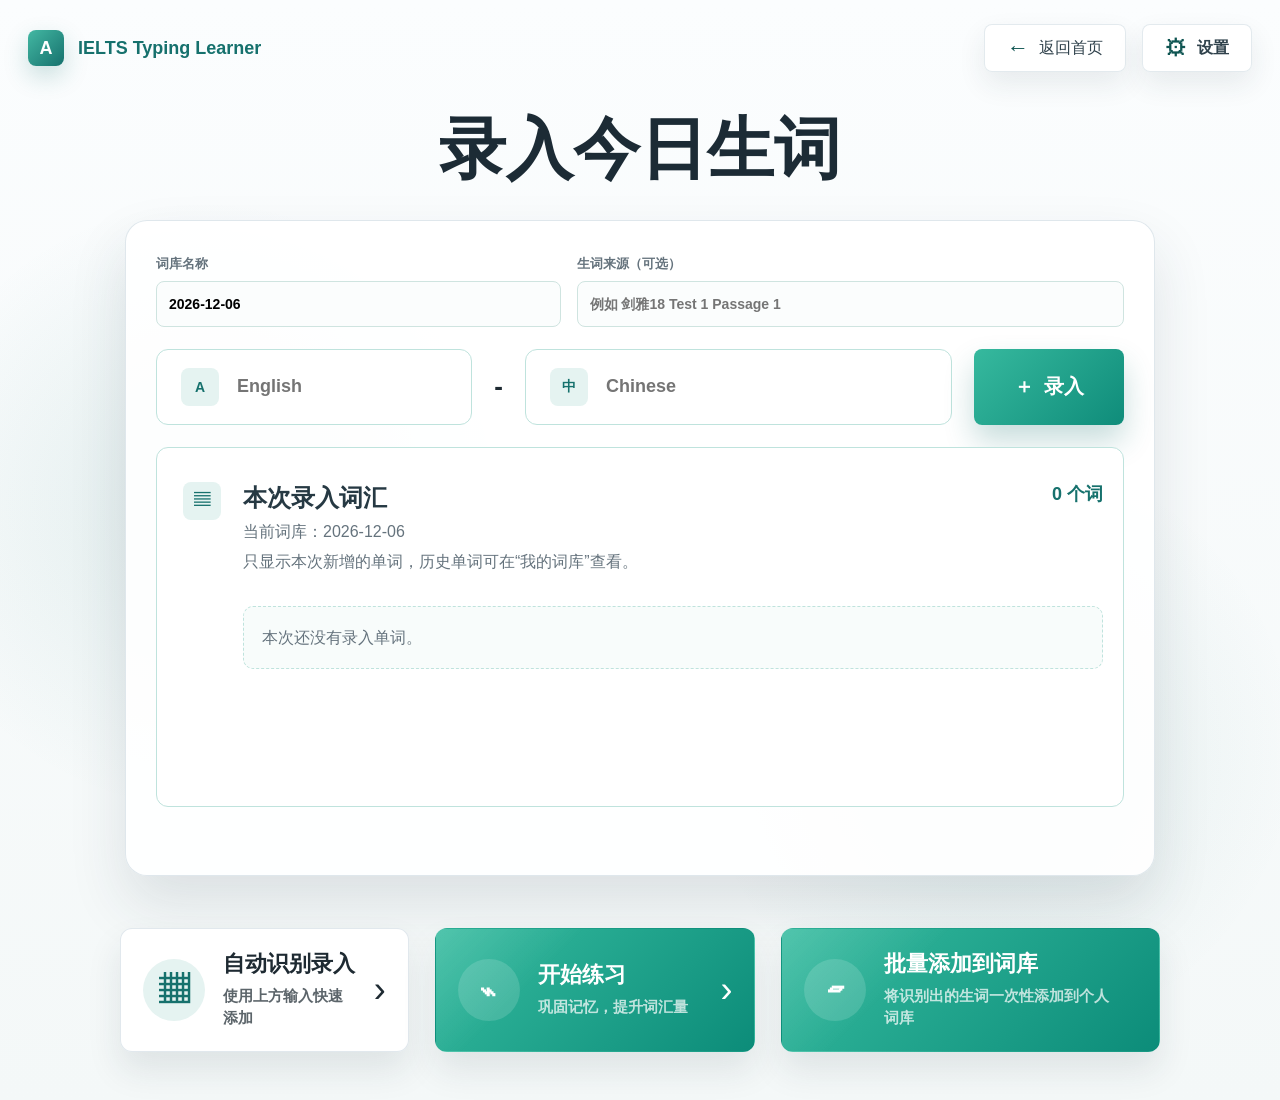
==== commit 8152493c: "Improve input flow and add bulk page" ====
--- a/input.html
+++ b/input.html
@@ -58,30 +58,20 @@
         </button>
       </div>
 
-      <section class="entry-batch-wrap entry-current-wrap" aria-label="当前录入词汇">
+      <section class="entry-batch-wrap entry-current-wrap" aria-label="本次录入词汇">
         <span class="entry-batch-icon" aria-hidden="true">▤</span>
         <div class="entry-current-content">
           <div class="entry-current-head">
             <div>
-              <h2>当前录入词汇</h2>
+              <h2>本次录入词汇</h2>
               <p id="entryCurrentLibrary">当前词库：今日词库</p>
+              <p>只显示本次新增的单词，历史单词可在“我的词库”查看。</p>
             </div>
             <strong id="entryWordCount">0 个词</strong>
           </div>
 
           <ul id="entryCurrentList" class="entry-current-list"></ul>
-          <p id="entryEmptyText" class="entry-empty-text">还没有录入词汇。可以先用上方输入框添加，或在下方批量粘贴。</p>
-
-          <label class="entry-batch-input-wrap">
-            <span>批量粘贴</span>
-            <textarea id="entryBatchText" maxlength="5000" spellcheck="false" placeholder="在这里粘贴或输入生词内容
-支持自动识别：
-evidence - 证据
-estimate：估计
-research 研究
-policy / 政策"></textarea>
-            <small id="entryCharCount">0 / 5000</small>
-          </label>
+          <p id="entryEmptyText" class="entry-empty-text">本次还没有录入单词。</p>
         </div>
       </section>
 
@@ -93,7 +83,7 @@
         <span class="entry-action-icon" aria-hidden="true">▦</span>
         <span>
           <strong>自动识别录入</strong>
-          <small>自动拆分英文和中文</small>
+          <small>使用上方输入快速添加</small>
         </span>
         <b aria-hidden="true">›</b>
       </button>
@@ -127,8 +117,6 @@
     const englishInput = document.querySelector("#entryEnglish");
     const chineseInput = document.querySelector("#entryChinese");
     const addBtn = document.querySelector("#entryAddBtn");
-    const batchText = document.querySelector("#entryBatchText");
-    const charCount = document.querySelector("#entryCharCount");
     const message = document.querySelector("#entryMessage");
     const autoParseBtn = document.querySelector("#autoParseBtn");
     const batchAddBtn = document.querySelector("#batchAddBtn");
@@ -139,9 +127,12 @@
     const wordCount = document.querySelector("#entryWordCount");
 
     const todayName = getTodayName();
+    const inputMode = new URLSearchParams(window.location.search).get("mode") === "append" ? "append" : "new";
     let libraries = loadLibraries();
-    libraryNameInput.value = todayName;
-    renderCurrentWords();
+    let selectedLibraryId = initializeTargetLibraryId();
+    let sessionWords = [];
+    applyInitialLibraryName();
+    renderSessionWords();
 
     englishInput.addEventListener("keydown", (event) => {
       if (event.key === "Enter") {
@@ -158,21 +149,18 @@
     });
 
     addBtn.addEventListener("click", addSingleWord);
-    autoParseBtn.addEventListener("click", addBatchWords);
-    batchAddBtn.addEventListener("click", addBatchWords);
+    autoParseBtn.addEventListener("click", addSingleWord);
+    batchAddBtn.addEventListener("click", openBulkPage);
     startPracticeBtn.addEventListener("click", () => {
       ensureTargetLibrary();
       window.location.href = "practice.html";
     });
 
-    batchText.addEventListener("input", () => {
-      charCount.textContent = `${batchText.value.length} / 5000`;
-    });
-
-    libraryNameInput.addEventListener("input", renderCurrentWords);
-    sourceInput.addEventListener("input", renderCurrentWords);
+    libraryNameInput.addEventListener("input", syncCurrentLibraryMeta);
+    sourceInput.addEventListener("input", syncCurrentLibraryMeta);
 
     function addSingleWord() {
+      syncCurrentLibraryMeta();
       const english = englishInput.value.trim().toLowerCase();
       const chinese = normalizeChineseMeaning(chineseInput.value);
 
@@ -194,22 +182,6 @@
         chineseInput.value = "";
       }
       englishInput.focus();
-    }
-
-    function addBatchWords() {
-      const parsedWords = parseWords(batchText.value);
-
-      if (parsedWords.length === 0) {
-        showMessage("没有识别到有效生词，请检查格式。", "error");
-        batchText.focus();
-        return;
-      }
-
-      const result = addWordsToTargetLibrary(parsedWords);
-      if (result.added > 0) {
-        batchText.value = "";
-        charCount.textContent = "0 / 5000";
-      }
     }
 
     function addWordsToTargetLibrary(newWords) {
@@ -217,14 +189,33 @@
       const result = mergeWords(targetLibrary.words, newWords);
       targetLibrary.words = result.words;
       saveLibraries();
-      renderCurrentWords(targetLibrary);
+      sessionWords = result.addedWords.concat(sessionWords);
+      renderSessionWords();
 
       const status = result.added > 0 ? "success" : "error";
       showMessage(`已添加 ${result.added} 个，跳过 ${result.skipped} 个重复。当前词库：${targetLibrary.name}`, status);
       return result;
     }
 
+    function openBulkPage() {
+      syncCurrentLibraryMeta();
+      ensureTargetLibrary();
+      window.location.href = "bulk.html";
+    }
+
     function ensureTargetLibrary() {
+      if (selectedLibraryId) {
+        const selectedLibrary = libraries.find((library) => library.id === selectedLibraryId);
+
+        if (selectedLibrary) {
+          syncCurrentLibraryMeta();
+          localStorage.setItem(CURRENT_LIBRARY_ID_KEY, selectedLibrary.id);
+          return selectedLibrary;
+        }
+
+        selectedLibraryId = "";
+      }
+
       const targetName = getTargetLibraryName();
       let targetLibrary = libraries.find((library) => library.name === targetName);
 
@@ -244,20 +235,25 @@
     }
 
     function getTargetLibraryName() {
+      const selectedLibrary = selectedLibraryId ? libraries.find((library) => library.id === selectedLibraryId) : null;
+
+      if (selectedLibrary) {
+        return composeLibraryName(libraryNameInput.value, sourceInput.value);
+      }
+
       const baseName = libraryNameInput.value.trim() || todayName;
       const source = sourceInput.value.trim();
       return source ? `${baseName}｜${source}` : baseName;
     }
 
-    function renderCurrentWords(library = findTargetLibrary()) {
+    function renderSessionWords() {
       const targetName = getTargetLibraryName();
-      const currentWords = library ? library.words : [];
       currentLibraryText.textContent = `当前词库：${targetName}`;
-      wordCount.textContent = `${currentWords.length} 个词`;
+      wordCount.textContent = `${sessionWords.length} 个词`;
       currentList.innerHTML = "";
-      emptyText.hidden = currentWords.length > 0;
-
-      currentWords.forEach((word) => {
+      emptyText.hidden = sessionWords.length > 0;
+
+      sessionWords.forEach((word) => {
         const item = document.createElement("li");
         const english = document.createElement("strong");
         const chinese = document.createElement("span");
@@ -269,53 +265,125 @@
       });
     }
 
-    function findTargetLibrary() {
-      const targetName = getTargetLibraryName();
-      return libraries.find((library) => library.name === targetName);
-    }
-
-    function parseWords(text) {
-      return text
-        .split("\n")
-        .map((line) => line.trim())
-        .filter(Boolean)
-        .map(parseWordLine)
-        .filter(Boolean);
-    }
-
-    function parseWordLine(line) {
-      const explicitParts = line.split(/\s*(?:\t|[-—–：:=\/|｜])\s*/);
-      const whitespaceMatch = line.match(/^([A-Za-z][A-Za-z\s.'-]*?)\s+([\u4e00-\u9fff].+)$/);
-      const englishPart = explicitParts.length >= 2 ? explicitParts[0] : whitespaceMatch?.[1];
-      const chinesePart = explicitParts.length >= 2 ? explicitParts.slice(1).join(" ") : whitespaceMatch?.[2];
-      const english = (englishPart || "").trim().toLowerCase();
-      const chinese = normalizeChineseMeaning(chinesePart || "");
-
-      if (!english || !chinese) {
-        return null;
-      }
-
-      return { english, chinese };
+    function syncCurrentLibraryMeta() {
+      const currentLibrary = selectedLibraryId ? libraries.find((library) => library.id === selectedLibraryId) : null;
+
+      if (!currentLibrary) {
+        renderSessionWords();
+        return;
+      }
+
+      currentLibrary.name = composeLibraryName(libraryNameInput.value, sourceInput.value);
+
+      if (sourceInput.value.trim()) {
+        currentLibrary.source = sourceInput.value.trim();
+      } else {
+        delete currentLibrary.source;
+      }
+
+      saveLibraries();
+      renderSessionWords();
+    }
+
+    function applyInitialLibraryName() {
+      const selectedLibrary = selectedLibraryId ? libraries.find((library) => library.id === selectedLibraryId) : null;
+
+      if (!selectedLibrary) {
+        selectedLibraryId = "";
+        libraryNameInput.value = todayName;
+        sourceInput.value = "";
+        return;
+      }
+
+      const parts = getLibraryParts(selectedLibrary);
+      libraryNameInput.value = parts.name;
+      sourceInput.value = parts.source;
+    }
+
+    function getSavedLibraryId() {
+      const savedId = localStorage.getItem(CURRENT_LIBRARY_ID_KEY);
+      return libraries.some((library) => library.id === savedId) ? savedId : "";
+    }
+
+    function initializeTargetLibraryId() {
+      if (inputMode === "append") {
+        return getSavedLibraryId();
+      }
+
+      const newLibrary = {
+        id: createLibraryId(),
+        name: createTodayLibraryName(),
+        words: [],
+        wrongWords: []
+      };
+
+      libraries.push(newLibrary);
+      saveLibraries();
+      localStorage.setItem(CURRENT_LIBRARY_ID_KEY, newLibrary.id);
+      return newLibrary.id;
+    }
+
+    function createTodayLibraryName() {
+      const existingNames = new Set(libraries.map((library) => library.name));
+
+      if (!existingNames.has(todayName)) {
+        return todayName;
+      }
+
+      let copyIndex = 2;
+      let candidateName = `${todayName} ${toCircledNumber(copyIndex)}`;
+
+      while (existingNames.has(candidateName)) {
+        copyIndex += 1;
+        candidateName = `${todayName} ${toCircledNumber(copyIndex)}`;
+      }
+
+      return candidateName;
+    }
+
+    function toCircledNumber(number) {
+      const circledNumbers = ["", "①", "②", "③", "④", "⑤", "⑥", "⑦", "⑧", "⑨", "⑩"];
+      return circledNumbers[number] || `(${number})`;
+    }
+
+    function getLibraryParts(library) {
+      const [name, parsedSource] = String(library.name || "").split("｜");
+      const source = (parsedSource || "").trim() || (typeof library.source === "string" ? library.source.trim() : "");
+
+      return {
+        name: name.trim() || library.name || todayName,
+        source
+      };
+    }
+
+    function composeLibraryName(name, source) {
+      const cleanName = name.trim() || todayName;
+      const cleanSource = source.trim();
+      return cleanSource ? `${cleanName}｜${cleanSource}` : cleanName;
     }
 
     function mergeWords(oldWords, newWords) {
-      const wordMap = new Map();
+      const existingWords = [...oldWords];
+      const existingEnglish = new Set(existingWords.map((word) => word.english));
+      const addedWords = [];
       let added = 0;
       let skipped = 0;
 
-      oldWords.forEach((word) => wordMap.set(word.english, word));
       newWords.forEach((word) => {
-        if (wordMap.has(word.english)) {
+        if (existingEnglish.has(word.english)) {
           skipped += 1;
           return;
         }
 
-        wordMap.set(word.english, word);
+        existingWords.push(word);
+        addedWords.push(word);
+        existingEnglish.add(word.english);
         added += 1;
       });
 
       return {
-        words: Array.from(wordMap.values()).sort((a, b) => a.english.localeCompare(b.english)),
+        words: existingWords,
+        addedWords,
         added,
         skipped
       };
--- a/style.css
+++ b/style.css
@@ -1276,6 +1276,77 @@
   gap: 10px;
 }
 
+.bulk-page {
+  background:
+    radial-gradient(circle at 16% 34%, rgba(22, 113, 109, 0.09), transparent 24%),
+    radial-gradient(circle at 82% 76%, rgba(217, 119, 6, 0.06), transparent 25%),
+    linear-gradient(180deg, #fbfdfe 0%, #f4f8f7 100%);
+}
+
+.bulk-current-card {
+  display: grid;
+  gap: 8px;
+  padding: 20px 24px;
+  border: 1px solid rgba(220, 229, 234, 0.9);
+  border-radius: 18px;
+  background: rgba(255, 255, 255, 0.92);
+  box-shadow: 0 18px 36px rgba(33, 50, 62, 0.08);
+}
+
+.bulk-current-card span {
+  color: var(--accent);
+  font-size: 13px;
+  font-weight: 900;
+}
+
+.bulk-current-card strong {
+  color: var(--primary-dark);
+  font-size: 24px;
+  overflow-wrap: anywhere;
+}
+
+.bulk-workspace {
+  display: grid;
+  grid-template-columns: minmax(0, 1.2fr) minmax(300px, 0.8fr);
+  gap: 24px;
+}
+
+.bulk-panel {
+  align-content: start;
+}
+
+.bulk-textarea {
+  height: 360px;
+  max-height: 420px;
+  resize: vertical;
+}
+
+.bulk-help {
+  color: var(--muted);
+  line-height: 1.7;
+}
+
+.bulk-file-btn {
+  min-height: 56px;
+  display: inline-flex;
+  align-items: center;
+  justify-content: center;
+  padding: 0 18px;
+  border-radius: 8px;
+  color: #ffffff;
+  background: var(--primary);
+  font-weight: 900;
+  cursor: pointer;
+}
+
+.bulk-file-btn input {
+  position: absolute;
+  width: 1px;
+  height: 1px;
+  opacity: 0;
+  pointer-events: none;
+}
+
 @media (max-width: 1100px) {
   .entry-shell {
     width: min(100% - 32px, 920px);
@@ -1326,6 +1397,10 @@
 
   .library-page-list {
     min-height: 0;
+  }
+
+  .bulk-workspace {
+    grid-template-columns: 1fr;
   }
 }
 
@@ -2607,6 +2682,16 @@
     grid-template-columns: 1fr 1fr;
   }
 
+  .bulk-current-card {
+    padding: 18px;
+    border-radius: 16px;
+  }
+
+  .bulk-textarea {
+    height: 260px;
+    max-height: 320px;
+  }
+
   .app {
     width: min(100% - 20px, 1120px);
     height: auto;
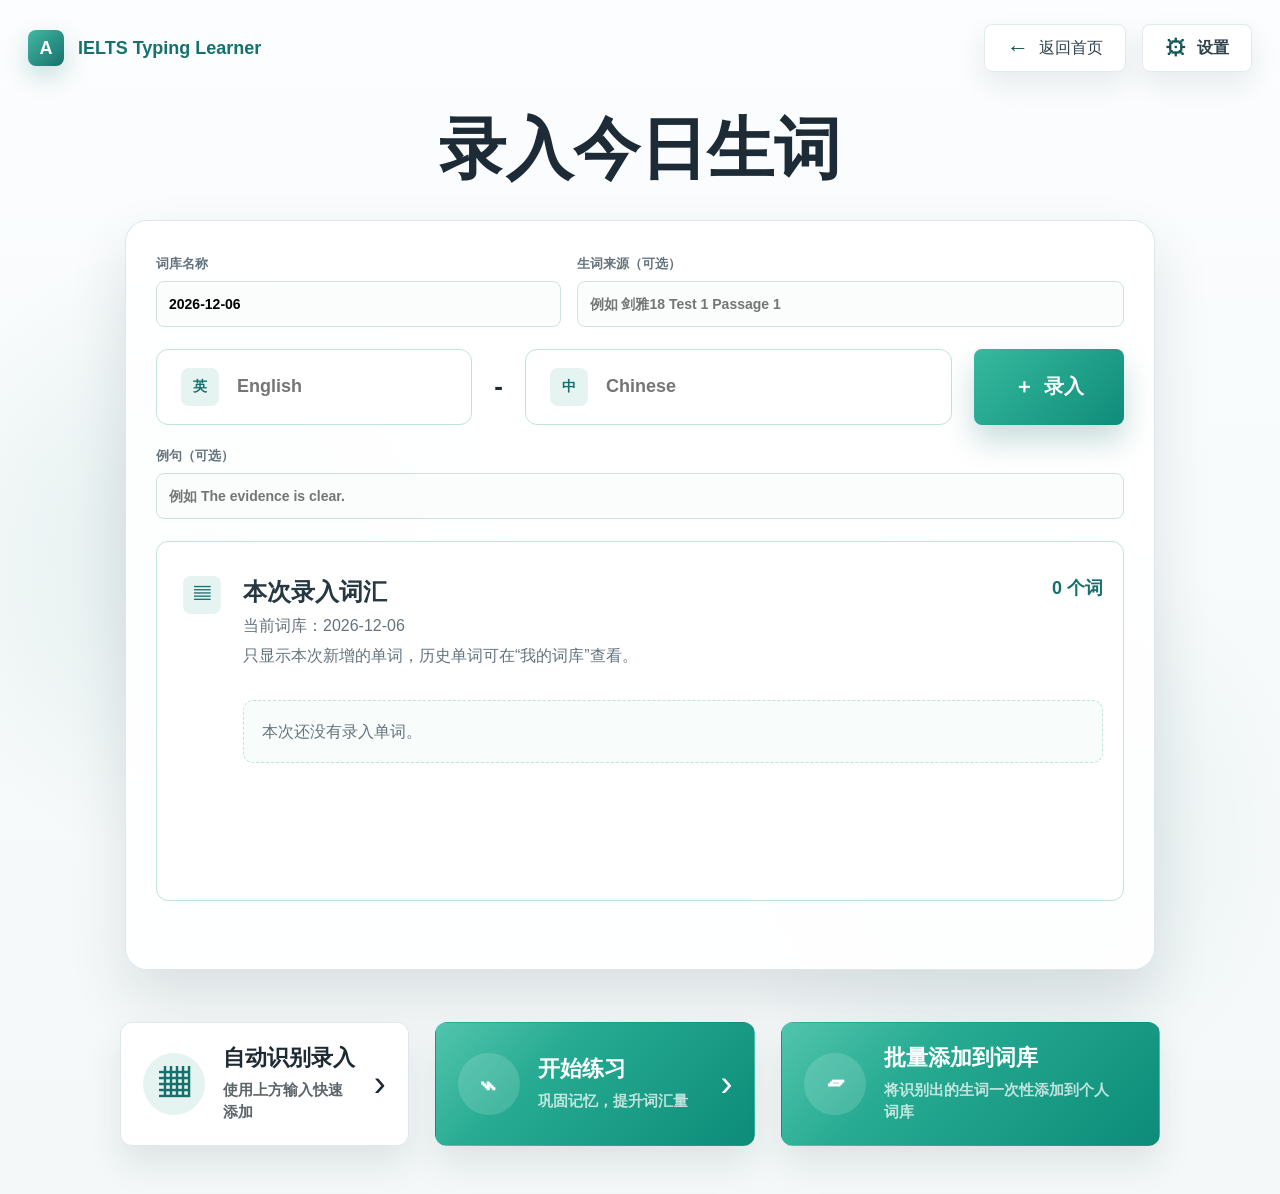
==== commit 96917606: "Improve library flow and add examples" ====
--- a/input.html
+++ b/input.html
@@ -44,7 +44,7 @@
 
       <div class="entry-quick-row">
         <label class="entry-input-wrap">
-          <span aria-hidden="true">A</span>
+          <span aria-hidden="true">英</span>
           <input id="entryEnglish" type="text" autocomplete="off" placeholder="English">
         </label>
         <span class="entry-dash" aria-hidden="true">-</span>
@@ -58,6 +58,11 @@
         </button>
       </div>
 
+      <label class="entry-field entry-example-wrap">
+        <span>例句（可选）</span>
+        <input id="entryExample" type="text" autocomplete="off" placeholder="例如 The evidence is clear.">
+      </label>
+
       <section class="entry-batch-wrap entry-current-wrap" aria-label="本次录入词汇">
         <span class="entry-batch-icon" aria-hidden="true">▤</span>
         <div class="entry-current-content">
@@ -116,6 +121,7 @@
     const sourceInput = document.querySelector("#entrySource");
     const englishInput = document.querySelector("#entryEnglish");
     const chineseInput = document.querySelector("#entryChinese");
+    const exampleInput = document.querySelector("#entryExample");
     const addBtn = document.querySelector("#entryAddBtn");
     const message = document.querySelector("#entryMessage");
     const autoParseBtn = document.querySelector("#autoParseBtn");
@@ -163,6 +169,7 @@
       syncCurrentLibraryMeta();
       const english = englishInput.value.trim().toLowerCase();
       const chinese = normalizeChineseMeaning(chineseInput.value);
+      const example = exampleInput.value.trim();
 
       if (!english) {
         showMessage("请先输入英文单词。", "error");
@@ -176,10 +183,12 @@
         return;
       }
 
-      const result = addWordsToTargetLibrary([{ english, chinese }]);
+      const newWord = example ? { english, chinese, example } : { english, chinese };
+      const result = addWordsToTargetLibrary([newWord]);
       if (result.added > 0) {
         englishInput.value = "";
         chineseInput.value = "";
+        exampleInput.value = "";
       }
       englishInput.focus();
     }
@@ -257,10 +266,13 @@
         const item = document.createElement("li");
         const english = document.createElement("strong");
         const chinese = document.createElement("span");
+        const example = document.createElement("small");
 
         english.textContent = word.english;
         chinese.textContent = word.chinese;
-        item.append(english, chinese);
+        example.textContent = word.example ? `例句：${word.example}` : "";
+        example.hidden = !word.example;
+        item.append(english, chinese, example);
         currentList.appendChild(item);
       });
     }
--- a/style.css
+++ b/style.css
@@ -550,6 +550,12 @@
 }
 
 .entry-current-list span {
+  color: var(--muted);
+  line-height: 1.45;
+}
+
+.entry-current-list small {
+  grid-column: 1 / -1;
   color: var(--muted);
   line-height: 1.45;
 }
@@ -1156,6 +1162,84 @@
   color: var(--muted);
 }
 
+.library-overview {
+  display: grid;
+  grid-template-columns: minmax(220px, 0.82fr) minmax(0, 1.18fr);
+  gap: 14px;
+  margin-bottom: 18px;
+  padding: 16px;
+  border: 1px solid var(--line);
+  border-radius: 12px;
+  background: #fbfdfd;
+}
+
+.library-overview-main {
+  display: grid;
+  align-content: start;
+  gap: 7px;
+}
+
+.library-overview-main span {
+  color: var(--accent);
+  font-size: 13px;
+  font-weight: 900;
+}
+
+.library-overview-main h2 {
+  color: var(--primary-dark);
+  font-size: 22px;
+  overflow-wrap: anywhere;
+}
+
+.library-overview-main p,
+.library-overview-main strong {
+  color: var(--muted);
+  line-height: 1.5;
+}
+
+.library-overview-main strong {
+  color: var(--primary-dark);
+}
+
+.library-preview {
+  display: grid;
+  gap: 10px;
+}
+
+.library-preview h3 {
+  margin: 0;
+  color: #1e2a32;
+  font-size: 16px;
+}
+
+.library-preview ul {
+  display: grid;
+  gap: 8px;
+  margin: 0;
+  padding: 0;
+  list-style: none;
+}
+
+.library-preview li {
+  display: grid;
+  grid-template-columns: minmax(100px, 0.8fr) minmax(0, 1.2fr);
+  gap: 10px;
+  padding: 9px 10px;
+  border: 1px solid rgba(220, 229, 234, 0.9);
+  border-radius: 8px;
+  background: #ffffff;
+}
+
+.library-preview strong {
+  color: var(--primary-dark);
+  word-break: break-word;
+}
+
+.library-preview span {
+  color: var(--muted);
+  line-height: 1.45;
+}
+
 .library-page-message {
   min-height: 22px;
   color: var(--muted);
@@ -2673,6 +2757,11 @@
     grid-template-columns: repeat(2, minmax(0, 1fr));
   }
 
+  .library-overview,
+  .library-preview li {
+    grid-template-columns: 1fr;
+  }
+
   .library-word-item {
     grid-template-columns: 1fr;
   }
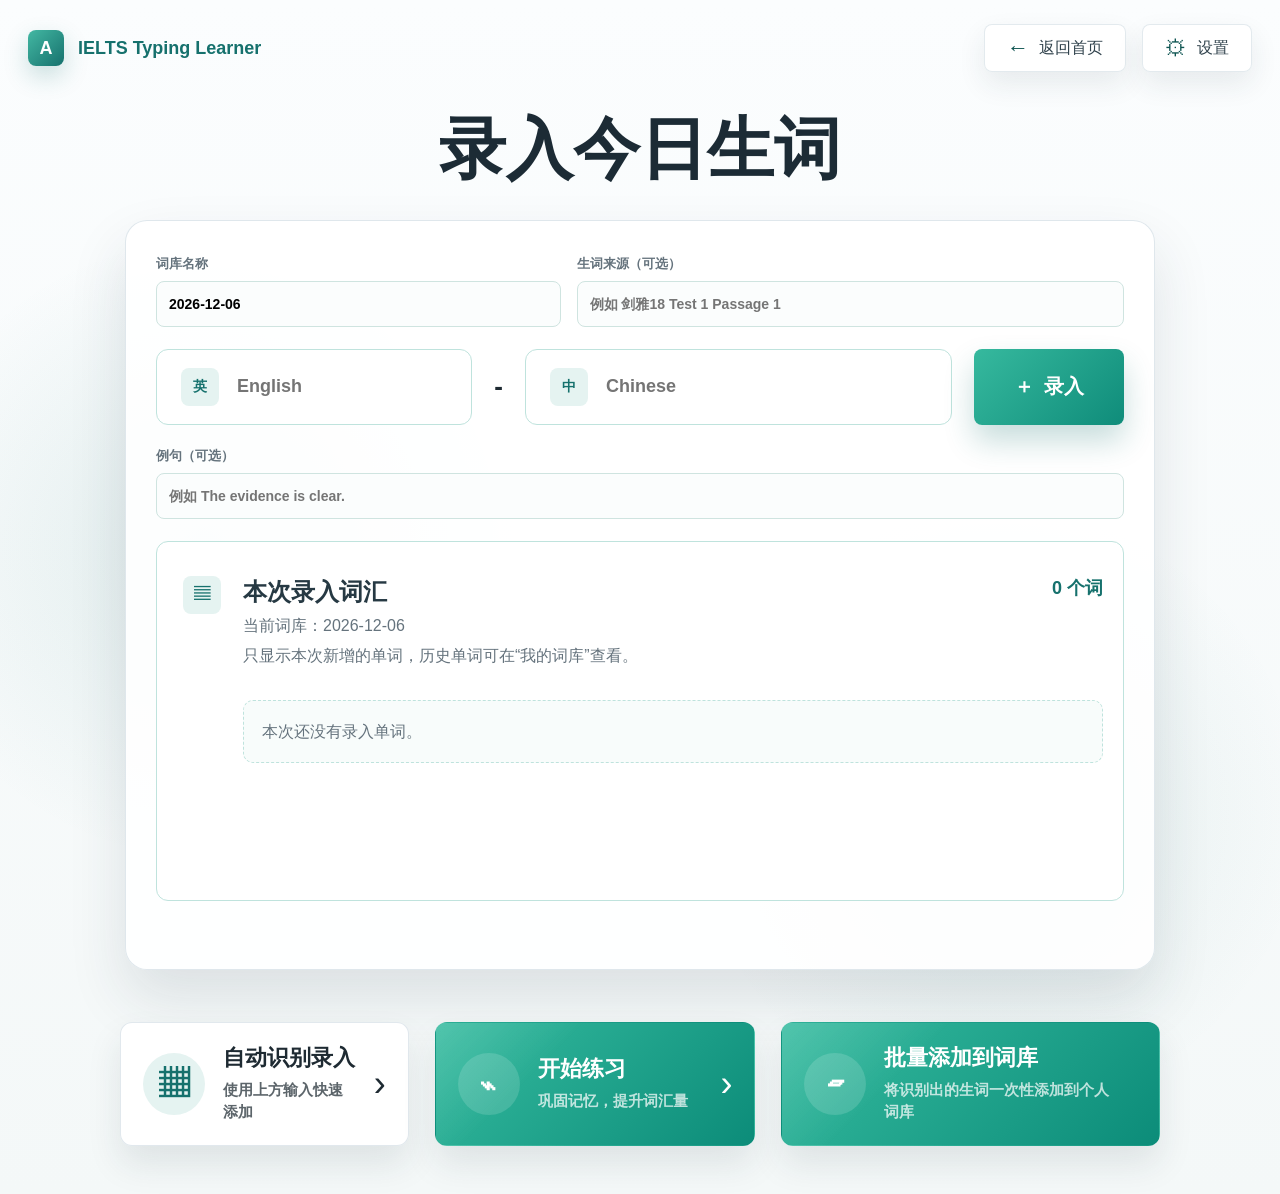
==== commit c30083c7: "Link settings entries from input and library pages" ====
--- a/input.html
+++ b/input.html
@@ -19,10 +19,10 @@
           <span aria-hidden="true">←</span>
           返回首页
         </a>
-        <button class="home-nav-btn" type="button" aria-label="设置">
+        <a class="home-nav-btn" href="settings.html" aria-label="设置">
           <span aria-hidden="true">⚙</span>
           设置
-        </button>
+        </a>
       </div>
     </header>
 
--- a/style.css
+++ b/style.css
@@ -97,6 +97,7 @@
   background: rgba(255, 255, 255, 0.88);
   box-shadow: 0 12px 28px rgba(33, 50, 62, 0.09);
   cursor: pointer;
+  text-decoration: none;
 }
 
 .home-nav-btn span {
@@ -1360,6 +1361,110 @@
   gap: 10px;
 }
 
+/* Settings page */
+.settings-shell {
+  width: min(920px, calc(100% - 56px));
+  min-height: 100vh;
+  margin: 0 auto;
+  padding: 28px 0 40px;
+  display: grid;
+  align-content: start;
+  gap: 28px;
+}
+
+.settings-hero {
+  display: grid;
+  gap: 12px;
+  padding-top: 28px;
+  text-align: center;
+}
+
+.settings-hero h1 {
+  color: #1c2b35;
+  font-size: clamp(40px, 5vw, 58px);
+  line-height: 1.1;
+}
+
+.settings-hero p {
+  color: var(--muted);
+  font-size: 18px;
+  line-height: 1.7;
+}
+
+.settings-card {
+  display: grid;
+  gap: 22px;
+  padding: 28px;
+  border: 1px solid rgba(220, 229, 234, 0.9);
+  border-radius: 18px;
+  background: rgba(255, 255, 255, 0.94);
+  box-shadow: var(--shadow);
+}
+
+.settings-card-head span {
+  color: var(--accent);
+  font-size: 13px;
+  font-weight: 800;
+}
+
+.settings-card-head h2 {
+  margin-top: 6px;
+  color: #1e2a32;
+  font-size: 26px;
+}
+
+.settings-options {
+  display: grid;
+  gap: 14px;
+}
+
+.settings-option {
+  min-height: 86px;
+  display: grid;
+  grid-template-columns: auto minmax(0, 1fr);
+  align-items: center;
+  gap: 16px;
+  padding: 18px;
+  border: 1px solid var(--line);
+  border-radius: 10px;
+  background: #ffffff;
+  cursor: pointer;
+}
+
+.settings-option:has(input:checked) {
+  border-color: var(--primary);
+  background: #e8f2f1;
+}
+
+.settings-option input {
+  width: 18px;
+  height: 18px;
+  accent-color: var(--primary);
+}
+
+.settings-option strong {
+  display: block;
+  color: var(--primary-dark);
+  font-size: 18px;
+}
+
+.settings-option small {
+  display: block;
+  margin-top: 6px;
+  color: var(--muted);
+  line-height: 1.5;
+}
+
+.settings-message {
+  min-height: 22px;
+  color: var(--muted);
+  font-weight: 800;
+}
+
+.settings-message.success {
+  color: var(--success);
+}
+
 .bulk-page {
   background:
     radial-gradient(circle at 16% 34%, rgba(22, 113, 109, 0.09), transparent 24%),
